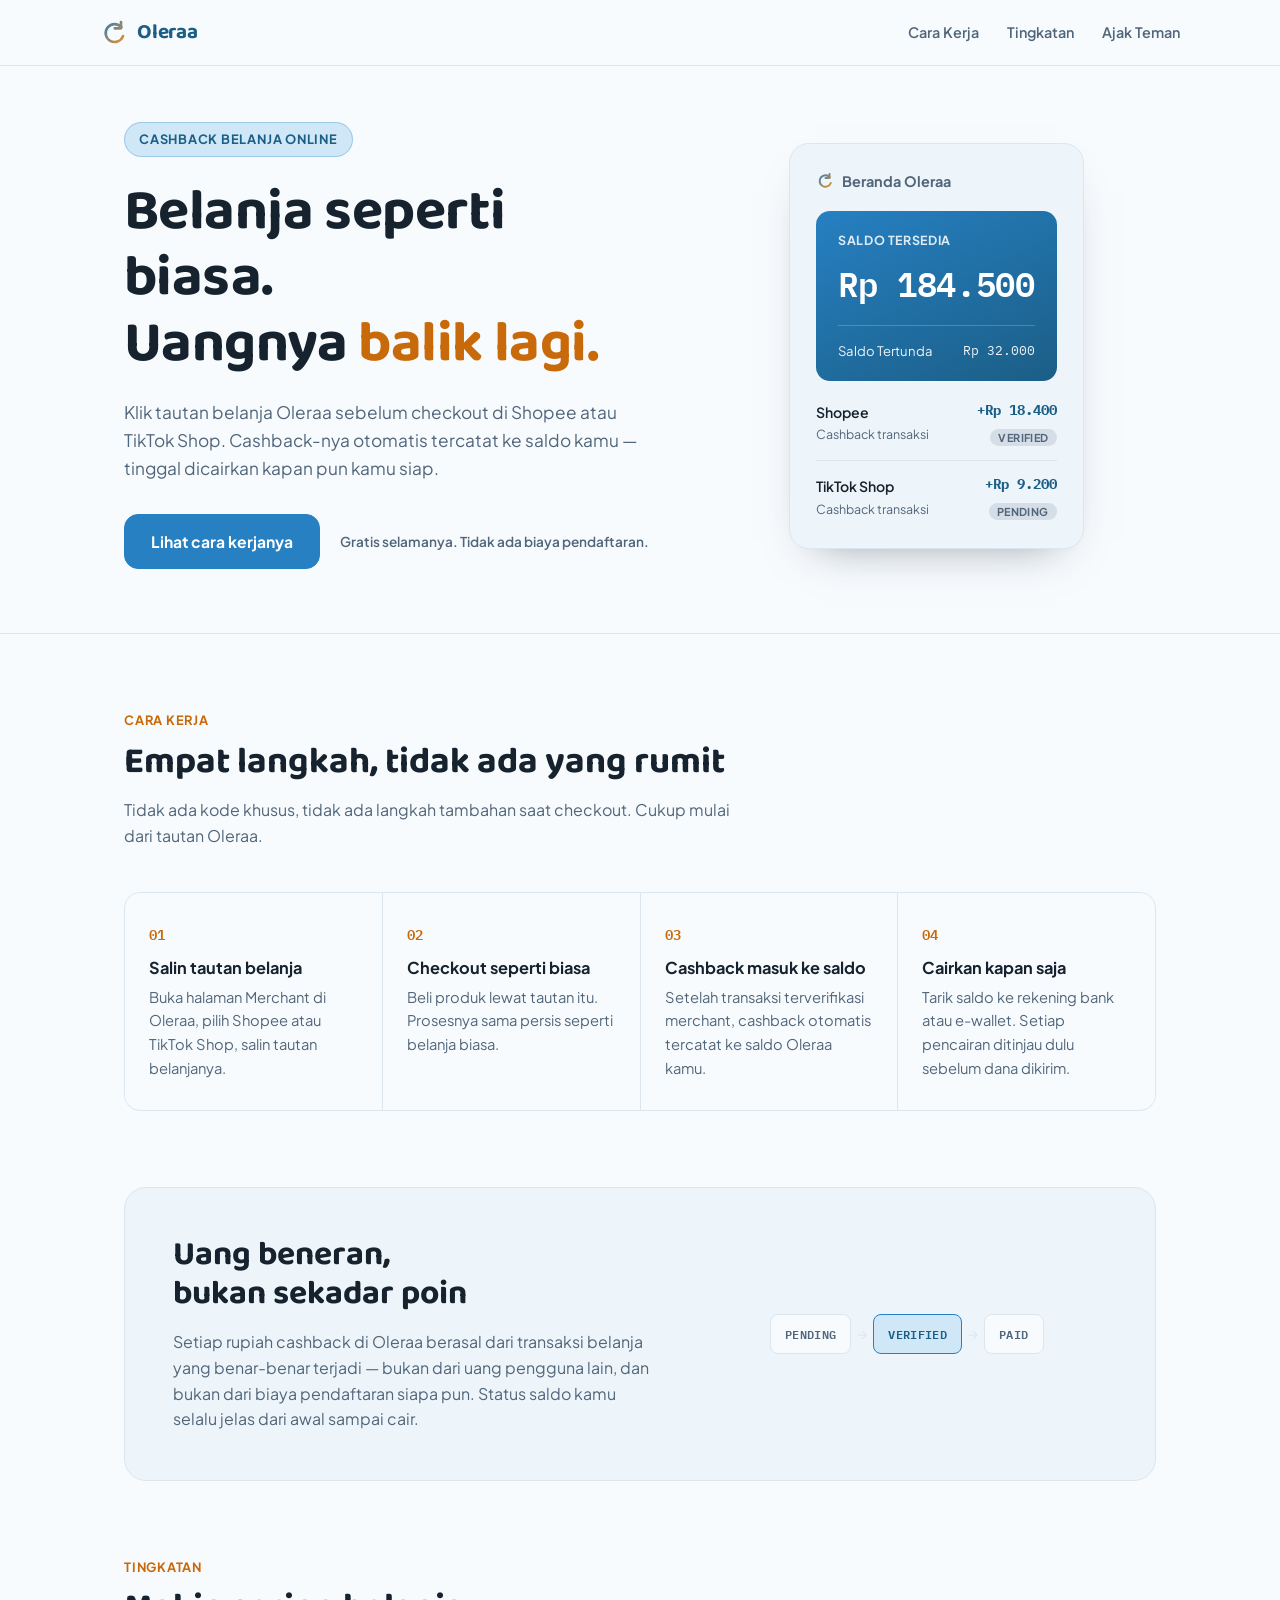
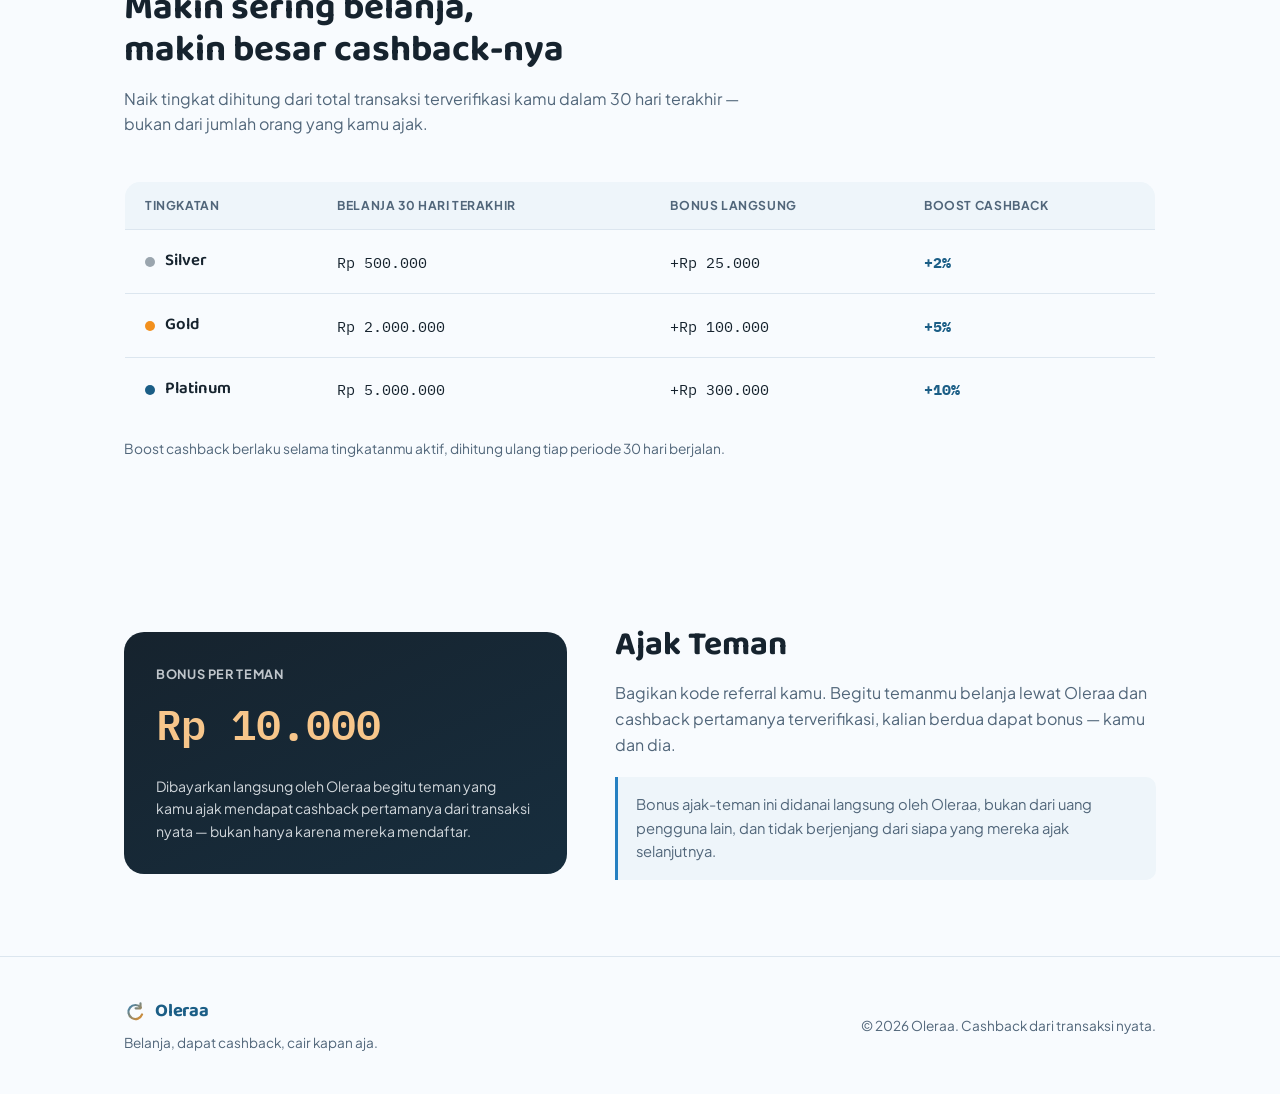
==== index.html @ d540d3a7 "Add files via upload" ====
<!doctype html>
<html lang="id">
<head>
<meta charset="utf-8">
<meta name="viewport" content="width=device-width, initial-scale=1">
<title>Oleraa — Cashback belanja online</title>
<meta name="description" content="Belanja seperti biasa di Shopee dan TikTok Shop lewat tautan Oleraa, cashback-nya otomatis masuk ke saldo dan bisa dicairkan kapan saja.">
<link rel="preconnect" href="https://fonts.googleapis.com">
<link rel="preconnect" href="https://fonts.gstatic.com" crossorigin>
<link href="https://fonts.googleapis.com/css2?family=Baloo+2:wght@600;700;800&family=Plus+Jakarta+Sans:ital,wght@0,400;0,500;0,600;0,700;0,800;1,500&family=IBM+Plex+Mono:wght@400;500;600&display=swap" rel="stylesheet">
<style>
  :root {
    --primary: #2680C2;
    --primary-deep: #1B5E86;
    --primary-light: #CFE7F7;
    --accent: #F2901E;
    --accent-deep: #C96A0A;
    --accent-soft: #F7C68B;
    --neutral: #F8FBFE;
    --neutral-raised: #EEF5FA;
    --ink: #16232E;
    --ink-soft: #51667A;
    --line: #DCE6EF;
    --shadow: 210 60% 12%;
  }

  @media (prefers-color-scheme: dark) {
    :root:not([data-theme="light"]) {
      --neutral: #0F171F;
      --neutral-raised: #172230;
      --ink: #E8F1FA;
      --ink-soft: #9FB3C4;
      --line: #253244;
      --primary: #63B0E6;
      --primary-deep: #8FCBF2;
      --primary-light: #1E3A50;
      --accent: #F5A94A;
      --accent-deep: #F2901E;
      --accent-soft: #7A430D;
    }
  }

  :root[data-theme="dark"] {
    --neutral: #0F171F;
    --neutral-raised: #172230;
    --ink: #E8F1FA;
    --ink-soft: #9FB3C4;
    --line: #253244;
    --primary: #63B0E6;
    --primary-deep: #8FCBF2;
    --primary-light: #1E3A50;
    --accent: #F5A94A;
    --accent-deep: #F2901E;
    --accent-soft: #7A430D;
  }

  * { box-sizing: border-box; }
  html { -webkit-text-size-adjust: 100%; }

  body {
    margin: 0;
    background: var(--neutral);
    color: var(--ink);
    font-family: "Plus Jakarta Sans", ui-sans-serif, system-ui, -apple-system, sans-serif;
    font-size: 16px;
    line-height: 1.6;
    -webkit-font-smoothing: antialiased;
  }

  h1, h2, h3 {
    font-family: "Baloo 2", ui-rounded, "Plus Jakarta Sans", sans-serif;
    font-weight: 700;
    line-height: 1.15;
    text-wrap: balance;
    margin: 0;
    color: var(--ink);
  }

  a { color: inherit; }
  :focus-visible { outline: 2px solid var(--primary); outline-offset: 2px; }

  .wrap {
    max-width: 1080px;
    margin: 0 auto;
    padding: 0 24px;
  }

  .mono {
    font-family: "IBM Plex Mono", ui-monospace, SFMono-Regular, monospace;
    font-variant-numeric: tabular-nums;
  }

  /* ---------- Logo mark ---------- */
  .logo-mark {
    width: 28px;
    height: 28px;
    flex-shrink: 0;
    display: block;
  }

  /* ---------- Header ---------- */
  header.site {
    position: sticky;
    top: 0;
    z-index: 20;
    background: color-mix(in srgb, var(--neutral) 88%, transparent);
    backdrop-filter: blur(10px);
    border-bottom: 1px solid var(--line);
  }
  .nav-row {
    display: flex;
    align-items: center;
    justify-content: space-between;
    padding: 16px 0;
  }
  .wordmark {
    font-family: "Baloo 2", sans-serif;
    font-weight: 700;
    font-size: 1.3rem;
    letter-spacing: -0.01em;
    text-decoration: none;
    color: var(--primary-deep);
    display: flex;
    align-items: center;
    gap: 9px;
  }
  .nav-links {
    display: flex;
    gap: 28px;
    font-size: 0.9rem;
    font-weight: 600;
  }
  .nav-links a {
    text-decoration: none;
    color: var(--ink-soft);
    transition: color .15s ease;
  }
  .nav-links a:hover, .nav-links a:focus-visible { color: var(--primary-deep); }
  @media (max-width: 640px) { .nav-links { display: none; } }

  /* ---------- Hero ---------- */
  .hero {
    padding: 76px 0 64px;
    display: grid;
    grid-template-columns: 1.1fr 0.9fr;
    gap: 56px;
    align-items: center;
  }
  @media (max-width: 860px) {
    .hero { grid-template-columns: 1fr; padding: 48px 0 40px; }
  }
  .eyebrow {
    display: inline-flex;
    align-items: center;
    gap: 8px;
    font-size: 0.8rem;
    font-weight: 700;
    letter-spacing: 0.06em;
    text-transform: uppercase;
    color: var(--primary-deep);
    background: var(--primary-light);
    border: 1px solid color-mix(in srgb, var(--primary) 30%, transparent);
    padding: 6px 14px;
    border-radius: 999px;
    margin-bottom: 22px;
  }
  .hero h1 {
    font-size: clamp(2.4rem, 4.6vw, 3.6rem);
    letter-spacing: -0.01em;
  }
  .hero h1 em {
    font-style: normal;
    color: var(--accent-deep);
  }
  .hero p.lede {
    margin: 22px 0 0;
    max-width: 46ch;
    color: var(--ink-soft);
    font-size: 1.08rem;
  }
  .cta-row {
    margin-top: 32px;
    display: flex;
    align-items: center;
    gap: 20px;
    flex-wrap: wrap;
  }
  .btn {
    display: inline-flex;
    align-items: center;
    gap: 8px;
    background: var(--primary);
    color: #fff;
    font-weight: 700;
    font-size: 0.98rem;
    padding: 14px 26px;
    border-radius: 14px;
    text-decoration: none;
    border: 1px solid var(--primary);
    transition: background .15s ease, transform .15s ease;
  }
  .btn:hover, .btn:focus-visible { background: var(--primary-deep); border-color: var(--primary-deep); transform: translateY(-1px); }
  .fine-note {
    font-size: 0.85rem;
    color: var(--ink-soft);
    font-weight: 600;
  }

  /* ---------- App preview card ---------- */
  .app-card {
    background: var(--neutral-raised);
    border: 1px solid var(--line);
    border-radius: 20px;
    padding: 26px;
    box-shadow: 0 20px 44px -28px hsl(var(--shadow) / 0.5);
    max-width: 360px;
    margin-inline: auto;
    transition: transform .25s ease;
  }
  .app-card:hover { transform: translateY(-4px); }
  .app-card .brand-row {
    display: flex;
    align-items: center;
    gap: 8px;
    font-weight: 700;
    font-size: 0.9rem;
    color: var(--ink-soft);
    margin-bottom: 18px;
  }
  .balance-block {
    background: linear-gradient(155deg, var(--primary) 0%, var(--primary-deep) 100%);
    border-radius: 14px;
    padding: 20px 22px;
    color: #fff;
  }
  .balance-label {
    font-size: 0.78rem;
    font-weight: 700;
    text-transform: uppercase;
    letter-spacing: 0.05em;
    opacity: 0.85;
  }
  .balance-amount {
    font-size: 2.1rem;
    font-weight: 600;
    margin-top: 6px;
    letter-spacing: -0.01em;
  }
  .balance-sub {
    display: flex;
    justify-content: space-between;
    margin-top: 14px;
    padding-top: 14px;
    border-top: 1px solid rgba(255,255,255,0.22);
    font-size: 0.82rem;
    opacity: 0.92;
  }
  .tx-list {
    margin-top: 18px;
    display: flex;
    flex-direction: column;
    gap: 12px;
  }
  .tx-row {
    display: flex;
    justify-content: space-between;
    align-items: center;
    font-size: 0.88rem;
    padding-bottom: 12px;
    border-bottom: 1px solid var(--line);
  }
  .tx-row:last-child { border-bottom: none; padding-bottom: 0; }
  .tx-name { font-weight: 600; }
  .tx-meta { color: var(--ink-soft); font-size: 0.78rem; margin-top: 2px; }
  .tx-amount { color: var(--primary-deep); font-weight: 700; }
  .status-pill {
    font-size: 0.68rem;
    font-weight: 700;
    text-transform: uppercase;
    letter-spacing: 0.04em;
    padding: 2px 8px;
    border-radius: 999px;
    background: color-mix(in srgb, var(--ink-soft) 16%, transparent);
    color: var(--ink-soft);
  }
  .status-pill.paid {
    background: color-mix(in srgb, var(--accent) 20%, transparent);
    color: var(--accent-deep);
  }

  /* ---------- Section shell ---------- */
  section { padding: 76px 0; }
  .section-head {
    max-width: 620px;
    margin-bottom: 44px;
  }
  .section-head .kicker {
    font-size: 0.8rem;
    font-weight: 700;
    letter-spacing: 0.06em;
    text-transform: uppercase;
    color: var(--accent-deep);
    margin-bottom: 10px;
    display: block;
  }
  .section-head h2 {
    font-size: clamp(1.7rem, 3vw, 2.3rem);
  }
  .section-head p {
    margin: 14px 0 0;
    color: var(--ink-soft);
    max-width: 52ch;
  }
  .divider {
    border: none;
    border-top: 1px solid var(--line);
    margin: 0;
  }

  /* ---------- How it works ---------- */
  .steps {
    display: grid;
    grid-template-columns: repeat(4, 1fr);
    gap: 1px;
    background: var(--line);
    border: 1px solid var(--line);
    border-radius: 16px;
    overflow: hidden;
  }
  @media (max-width: 860px) {
    .steps { grid-template-columns: 1fr 1fr; }
  }
  @media (max-width: 540px) {
    .steps { grid-template-columns: 1fr; }
  }
  .step {
    background: var(--neutral);
    padding: 30px 24px;
    transition: background .2s ease;
  }
  .step:hover { background: var(--neutral-raised); }
  .step .num {
    font-family: "IBM Plex Mono", monospace;
    font-size: 0.85rem;
    font-weight: 600;
    color: var(--accent-deep);
  }
  .step h3 {
    font-family: "Plus Jakarta Sans", sans-serif;
    font-size: 1.02rem;
    font-weight: 700;
    margin-top: 14px;
  }
  .step p {
    margin: 8px 0 0;
    color: var(--ink-soft);
    font-size: 0.92rem;
  }

  /* ---------- Trust ---------- */
  .trust {
    background: var(--neutral-raised);
    border-radius: 22px;
    border: 1px solid var(--line);
    padding: 48px;
    display: grid;
    grid-template-columns: 1.1fr 0.9fr;
    gap: 44px;
    align-items: center;
  }
  @media (max-width: 860px) {
    .trust { grid-template-columns: 1fr; padding: 32px 24px; }
  }
  .trust h2 { font-size: clamp(1.6rem, 2.8vw, 2.1rem); }
  .trust p { color: var(--ink-soft); margin: 16px 0 0; max-width: 50ch; }
  .ledger-flow {
    display: flex;
    align-items: center;
    justify-content: center;
    gap: 6px;
    flex-wrap: wrap;
  }
  .ledger-step {
    font-family: "IBM Plex Mono", monospace;
    font-size: 0.72rem;
    font-weight: 600;
    letter-spacing: 0.03em;
    padding: 10px 14px;
    border-radius: 8px;
    border: 1px solid var(--line);
    background: var(--neutral);
    color: var(--ink-soft);
  }
  .ledger-step.active {
    border-color: var(--primary);
    color: var(--primary-deep);
    background: var(--primary-light);
  }
  .ledger-arrow { color: var(--line); font-size: 0.9rem; }

  /* ---------- Tiers ---------- */
  .tier-table {
    width: 100%;
    border-collapse: collapse;
    border: 1px solid var(--line);
    border-radius: 16px;
    overflow: hidden;
  }
  .tier-table thead th {
    text-align: left;
    font-size: 0.76rem;
    font-weight: 700;
    text-transform: uppercase;
    letter-spacing: 0.05em;
    color: var(--ink-soft);
    background: var(--neutral-raised);
    padding: 14px 20px;
    border-bottom: 1px solid var(--line);
  }
  .tier-table td {
    padding: 18px 20px;
    border-bottom: 1px solid var(--line);
    font-size: 0.95rem;
  }
  .tier-table tr:last-child td { border-bottom: none; }
  .tier-table tr { transition: background .15s ease; }
  .tier-table tbody tr:hover { background: var(--neutral-raised); }
  .tier-name {
    font-family: "Baloo 2", sans-serif;
    font-weight: 600;
    font-size: 1.05rem;
    display: flex;
    align-items: center;
    gap: 10px;
  }
  .tier-dot { width: 10px; height: 10px; border-radius: 50%; }
  .tier-dot.silver { background: #9AA5AE; }
  .tier-dot.gold { background: var(--accent); }
  .tier-dot.platinum { background: var(--primary-deep); }
  .tier-table .num-cell { font-family: "IBM Plex Mono", monospace; font-variant-numeric: tabular-nums; }
  .tier-boost {
    color: var(--primary-deep);
    font-weight: 700;
  }
  .table-scroll { overflow-x: auto; }
  .table-note {
    margin-top: 16px;
    font-size: 0.86rem;
    color: var(--ink-soft);
  }

  /* ---------- Referral ---------- */
  .referral {
    display: grid;
    grid-template-columns: 0.9fr 1.1fr;
    gap: 48px;
    align-items: center;
  }
  @media (max-width: 860px) { .referral { grid-template-columns: 1fr; } }
  .referral-card {
    background: linear-gradient(155deg, var(--ink) 0%, color-mix(in srgb, var(--ink) 82%, var(--primary-deep) 18%) 100%);
    color: var(--neutral);
    border-radius: 20px;
    padding: 32px;
    transition: transform .25s ease;
  }
  .referral-card:hover { transform: translateY(-4px); }
  .referral-card .amount {
    font-family: "IBM Plex Mono", monospace;
    font-size: 2.6rem;
    font-weight: 600;
    color: var(--accent-soft);
    margin-top: 6px;
  }
  .referral-card .label {
    font-size: 0.8rem;
    font-weight: 700;
    text-transform: uppercase;
    letter-spacing: 0.05em;
    opacity: 0.75;
  }
  .referral-card .caption {
    margin-top: 18px;
    font-size: 0.88rem;
    opacity: 0.82;
    line-height: 1.6;
  }
  .referral-copy h2 { font-size: clamp(1.6rem, 2.8vw, 2.1rem); }
  .referral-copy p { color: var(--ink-soft); margin-top: 16px; }
  .referral-copy .callout {
    margin-top: 20px;
    padding: 16px 18px;
    border-left: 3px solid var(--primary);
    background: var(--neutral-raised);
    border-radius: 0 10px 10px 0;
    font-size: 0.92rem;
    color: var(--ink-soft);
  }

  /* ---------- Footer ---------- */
  footer.site {
    border-top: 1px solid var(--line);
    padding: 40px 0;
  }
  .footer-row {
    display: flex;
    justify-content: space-between;
    align-items: center;
    flex-wrap: wrap;
    gap: 16px;
  }
  .footer-brand { display: flex; flex-direction: column; gap: 6px; }
  .footer-tagline {
    font-size: 0.85rem;
    color: var(--ink-soft);
  }
  .footer-note {
    font-size: 0.85rem;
    color: var(--ink-soft);
  }

  @media (prefers-reduced-motion: reduce) {
    * { animation: none !important; transition: none !important; }
  }
</style>
</head>
<body>

<header class="site">
  <div class="wrap nav-row">
    <a class="wordmark" href="#top">
      <svg class="logo-mark" viewBox="0 0 36 36" fill="none" aria-hidden="true">
        <defs>
          <linearGradient id="logoGrad" x1="4" y1="4" x2="32" y2="32" gradientUnits="userSpaceOnUse">
            <stop stop-color="#2680C2"/>
            <stop offset="1" stop-color="#F2901E"/>
          </linearGradient>
        </defs>
        <path d="M27.5 10.5A11.5 11.5 0 1 0 29.6 22" stroke="url(#logoGrad)" stroke-width="3.4" stroke-linecap="round"/>
        <path d="M27 4v8h-8" stroke="url(#logoGrad)" stroke-width="3.4" stroke-linecap="round" stroke-linejoin="round"/>
      </svg>
      Oleraa
    </a>
    <nav class="nav-links">
      <a href="#cara-kerja">Cara Kerja</a>
      <a href="#tingkatan">Tingkatan</a>
      <a href="#ajak-teman">Ajak Teman</a>
    </nav>
  </div>
</header>

<main id="top">
  <div class="wrap">
    <section class="hero" style="padding-top: 56px;">
      <div>
        <span class="eyebrow" data-hero>Cashback belanja online</span>
        <h1 data-hero>Belanja seperti biasa.<br>Uangnya <em>balik lagi.</em></h1>
        <p class="lede" data-hero>Klik tautan belanja Oleraa sebelum checkout di Shopee atau TikTok Shop. Cashback-nya otomatis tercatat ke saldo kamu — tinggal dicairkan kapan pun kamu siap.</p>
        <div class="cta-row" data-hero>
          <a class="btn" href="#cara-kerja">Lihat cara kerjanya</a>
          <span class="fine-note">Gratis selamanya. Tidak ada biaya pendaftaran.</span>
        </div>
      </div>
      <div class="app-card" data-hero>
        <div class="brand-row">
          <svg class="logo-mark" style="width:18px;height:18px;" viewBox="0 0 36 36" fill="none" aria-hidden="true">
            <path d="M27.5 10.5A11.5 11.5 0 1 0 29.6 22" stroke="url(#logoGrad)" stroke-width="4" stroke-linecap="round"/>
            <path d="M27 4v8h-8" stroke="url(#logoGrad)" stroke-width="4" stroke-linecap="round" stroke-linejoin="round"/>
          </svg>
          Beranda Oleraa
        </div>
        <div class="balance-block">
          <div class="balance-label">Saldo Tersedia</div>
          <div class="balance-amount mono">Rp 184.500</div>
          <div class="balance-sub">
            <span>Saldo Tertunda</span>
            <span class="mono">Rp 32.000</span>
          </div>
        </div>
        <div class="tx-list">
          <div class="tx-row">
            <div>
              <div class="tx-name">Shopee</div>
              <div class="tx-meta">Cashback transaksi</div>
            </div>
            <div style="text-align:right;">
              <div class="tx-amount mono">+Rp 18.400</div>
              <div style="margin-top:4px;"><span class="status-pill">Verified</span></div>
            </div>
          </div>
          <div class="tx-row">
            <div>
              <div class="tx-name">TikTok Shop</div>
              <div class="tx-meta">Cashback transaksi</div>
            </div>
            <div style="text-align:right;">
              <div class="tx-amount mono">+Rp 9.200</div>
              <div style="margin-top:4px;"><span class="status-pill">Pending</span></div>
            </div>
          </div>
        </div>
      </div>
    </section>
  </div>

  <hr class="divider">

  <div class="wrap">
    <section id="cara-kerja">
      <div class="section-head">
        <span class="kicker">Cara Kerja</span>
        <h2>Empat langkah, tidak ada yang rumit</h2>
        <p>Tidak ada kode khusus, tidak ada langkah tambahan saat checkout. Cukup mulai dari tautan Oleraa.</p>
      </div>
      <div class="steps">
        <div class="step">
          <div class="num">01</div>
          <h3>Salin tautan belanja</h3>
          <p>Buka halaman Merchant di Oleraa, pilih Shopee atau TikTok Shop, salin tautan belanjanya.</p>
        </div>
        <div class="step">
          <div class="num">02</div>
          <h3>Checkout seperti biasa</h3>
          <p>Beli produk lewat tautan itu. Prosesnya sama persis seperti belanja biasa.</p>
        </div>
        <div class="step">
          <div class="num">03</div>
          <h3>Cashback masuk ke saldo</h3>
          <p>Setelah transaksi terverifikasi merchant, cashback otomatis tercatat ke saldo Oleraa kamu.</p>
        </div>
        <div class="step">
          <div class="num">04</div>
          <h3>Cairkan kapan saja</h3>
          <p>Tarik saldo ke rekening bank atau e-wallet. Setiap pencairan ditinjau dulu sebelum dana dikirim.</p>
        </div>
      </div>
    </section>
  </div>

  <div class="wrap">
    <section class="trust">
      <div>
        <h2>Uang beneran, bukan sekadar poin</h2>
        <p>Setiap rupiah cashback di Oleraa berasal dari transaksi belanja yang benar-benar terjadi — bukan dari uang pengguna lain, dan bukan dari biaya pendaftaran siapa pun. Status saldo kamu selalu jelas dari awal sampai cair.</p>
      </div>
      <div class="ledger-flow">
        <span class="ledger-step">PENDING</span>
        <span class="ledger-arrow">→</span>
        <span class="ledger-step active">VERIFIED</span>
        <span class="ledger-arrow">→</span>
        <span class="ledger-step">PAID</span>
      </div>
    </section>
  </div>

  <div class="wrap">
    <section id="tingkatan">
      <div class="section-head">
        <span class="kicker">Tingkatan</span>
        <h2>Makin sering belanja, makin besar cashback-nya</h2>
        <p>Naik tingkat dihitung dari total transaksi terverifikasi kamu dalam 30 hari terakhir — bukan dari jumlah orang yang kamu ajak.</p>
      </div>
      <div class="table-scroll">
        <table class="tier-table">
          <thead>
            <tr>
              <th>Tingkatan</th>
              <th>Belanja 30 hari terakhir</th>
              <th>Bonus langsung</th>
              <th>Boost cashback</th>
            </tr>
          </thead>
          <tbody>
            <tr>
              <td><span class="tier-name"><span class="tier-dot silver"></span>Silver</span></td>
              <td class="num-cell">Rp 500.000</td>
              <td class="num-cell">+Rp 25.000</td>
              <td class="tier-boost num-cell">+2%</td>
            </tr>
            <tr>
              <td><span class="tier-name"><span class="tier-dot gold"></span>Gold</span></td>
              <td class="num-cell">Rp 2.000.000</td>
              <td class="num-cell">+Rp 100.000</td>
              <td class="tier-boost num-cell">+5%</td>
            </tr>
            <tr>
              <td><span class="tier-name"><span class="tier-dot platinum"></span>Platinum</span></td>
              <td class="num-cell">Rp 5.000.000</td>
              <td class="num-cell">+Rp 300.000</td>
              <td class="tier-boost num-cell">+10%</td>
            </tr>
          </tbody>
        </table>
      </div>
      <p class="table-note">Boost cashback berlaku selama tingkatanmu aktif, dihitung ulang tiap periode 30 hari berjalan.</p>
    </section>
  </div>

  <div class="wrap">
    <section id="ajak-teman" class="referral">
      <div class="referral-card">
        <div class="label">Bonus per teman</div>
        <div class="amount">Rp 10.000</div>
        <div class="caption">Dibayarkan langsung oleh Oleraa begitu teman yang kamu ajak mendapat cashback pertamanya dari transaksi nyata — bukan hanya karena mereka mendaftar.</div>
      </div>
      <div class="referral-copy">
        <h2>Ajak Teman</h2>
        <p>Bagikan kode referral kamu. Begitu temanmu belanja lewat Oleraa dan cashback pertamanya terverifikasi, kalian berdua dapat bonus — kamu dan dia.</p>
        <div class="callout">Bonus ajak-teman ini didanai langsung oleh Oleraa, bukan dari uang pengguna lain, dan tidak berjenjang dari siapa yang mereka ajak selanjutnya.</div>
      </div>
    </section>
  </div>
</main>

<footer class="site">
  <div class="wrap footer-row">
    <div class="footer-brand">
      <a class="wordmark" href="#top" style="font-size:1.15rem;">
        <svg class="logo-mark" style="width:22px;height:22px;" viewBox="0 0 36 36" fill="none" aria-hidden="true">
          <path d="M27.5 10.5A11.5 11.5 0 1 0 29.6 22" stroke="url(#logoGrad)" stroke-width="3.6" stroke-linecap="round"/>
          <path d="M27 4v8h-8" stroke="url(#logoGrad)" stroke-width="3.6" stroke-linecap="round" stroke-linejoin="round"/>
        </svg>
        Oleraa
      </a>
      <span class="footer-tagline">Belanja, dapat cashback, cair kapan aja.</span>
    </div>
    <span class="footer-note">© 2026 Oleraa. Cashback dari transaksi nyata.</span>
  </div>
</footer>

<script src="https://cdnjs.cloudflare.com/ajax/libs/gsap/3.12.5/gsap.min.js"></script>
<script>
  // Load-time entrance for the hero only — never scroll-gated. Sections below the fold stay
  // fully visible without JS so full-page screenshots (affiliate/payment verification tools
  // that render the page without scrolling) never capture hidden content.
  if (window.gsap && !window.matchMedia('(prefers-reduced-motion: reduce)').matches) {
    gsap.set('[data-hero]', { opacity: 0, y: 16 });
    gsap.to('[data-hero]', { opacity: 1, y: 0, duration: 0.6, ease: 'power2.out', stagger: 0.1, delay: 0.05 });
  } else {
    document.querySelectorAll('[data-hero]').forEach(function (el) { el.style.opacity = 1; });
  }
</script>

</body>
</html>
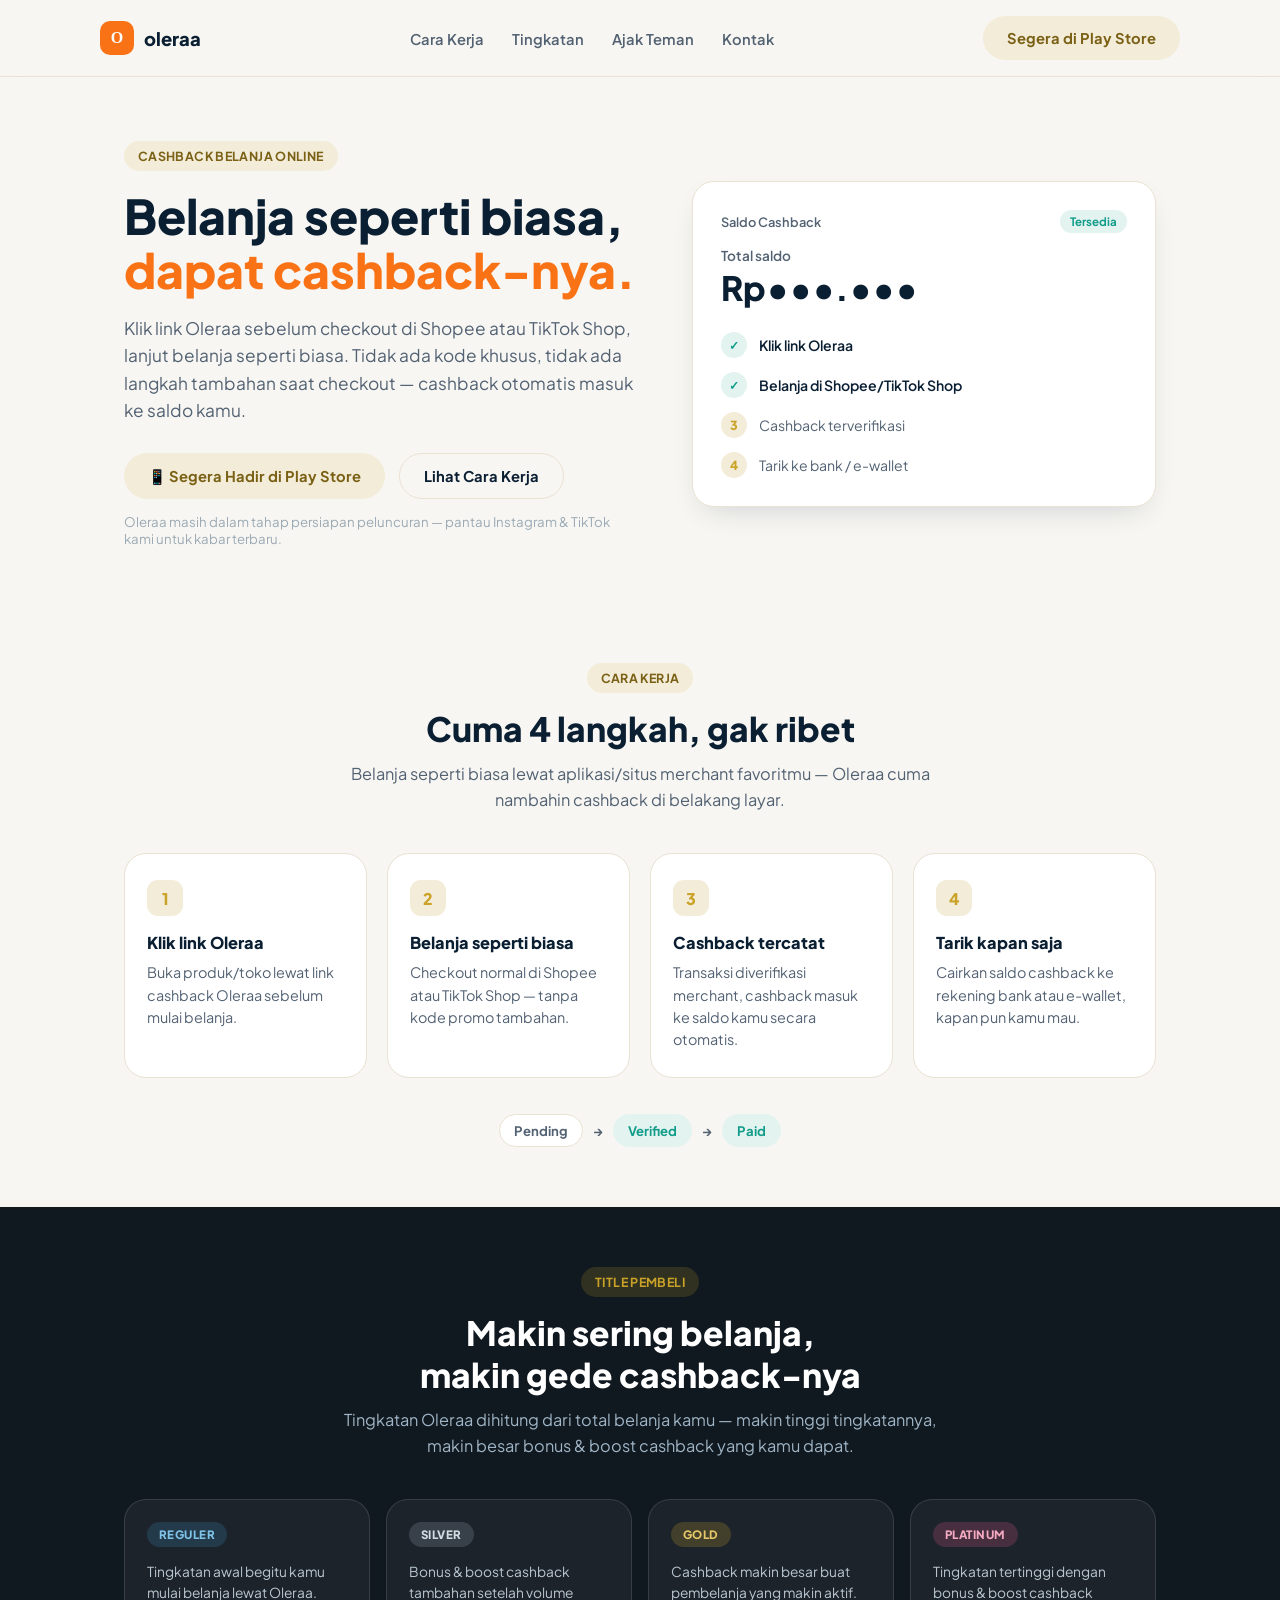
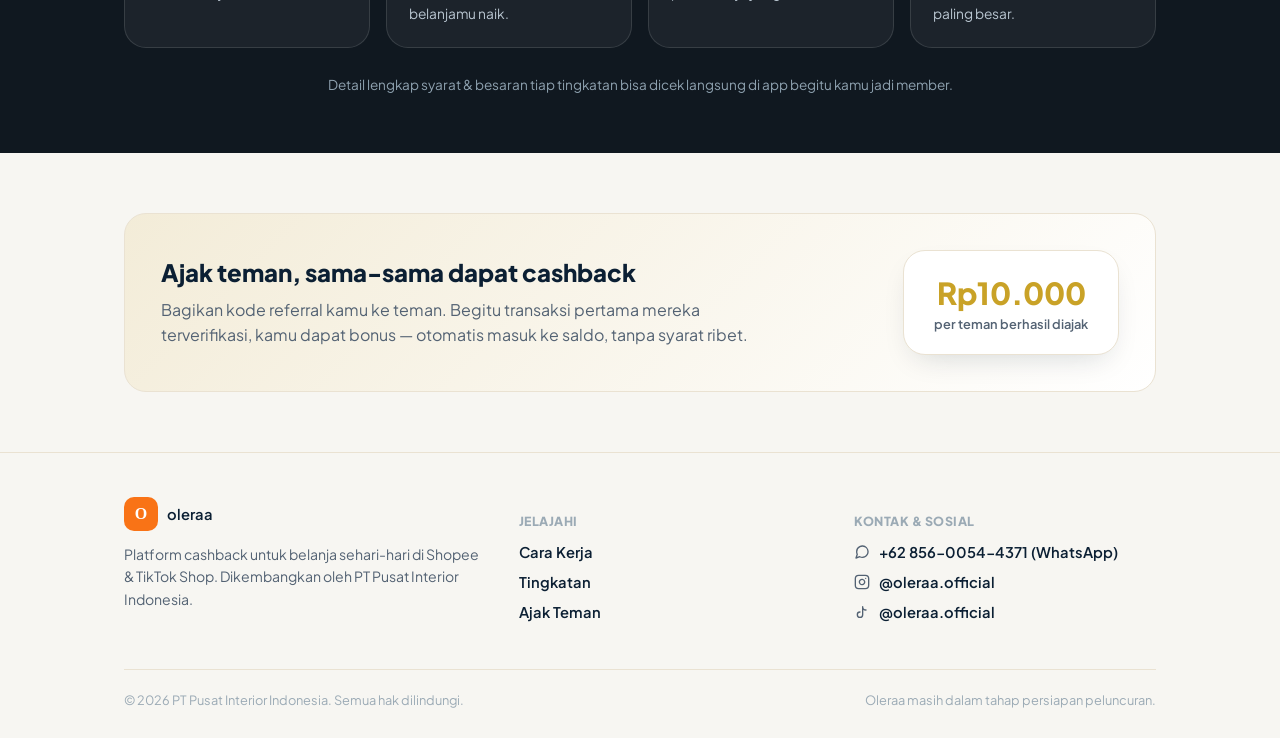
==== commit 6f0eaae8: "Update index.html" ====
--- a/index.html
+++ b/index.html
@@ -3,743 +3,293 @@
 <head>
 <meta charset="utf-8">
 <meta name="viewport" content="width=device-width, initial-scale=1">
-<title>Oleraa — Cashback belanja online</title>
-<meta name="description" content="Belanja seperti biasa di Shopee dan TikTok Shop lewat tautan Oleraa, cashback-nya otomatis masuk ke saldo dan bisa dicairkan kapan saja.">
+<title>Oleraa — Belanja di Shopee &amp; TikTok Shop, Dapat Cashback</title>
+<meta name="description" content="Klik link Oleraa sebelum checkout di Shopee atau TikTok Shop, belanja seperti biasa, cashback otomatis masuk ke saldo kamu.">
+<link rel="icon" type="image/svg+xml" href="data:image/svg+xml,%3Csvg xmlns='http://www.w3.org/2000/svg' viewBox='0 0 34 34'%3E%3Crect width='34' height='34' rx='10' fill='%23F97316'/%3E%3Ctext x='17' y='24' font-family='Georgia,serif' font-weight='800' font-size='18' fill='white' text-anchor='middle'%3EO%3C/text%3E%3C/svg%3E">
 <link rel="preconnect" href="https://fonts.googleapis.com">
-<link rel="preconnect" href="https://fonts.gstatic.com" crossorigin>
-<link href="https://fonts.googleapis.com/css2?family=Baloo+2:wght@600;700;800&family=Plus+Jakarta+Sans:ital,wght@0,400;0,500;0,600;0,700;0,800;1,500&family=IBM+Plex+Mono:wght@400;500;600&display=swap" rel="stylesheet">
+<link rel="stylesheet" href="https://fonts.googleapis.com/css2?family=Plus+Jakarta+Sans:wght@400;500;600;700;800&display=swap">
 <style>
-  :root {
-    --primary: #2680C2;
-    --primary-deep: #1B5E86;
-    --primary-light: #CFE7F7;
-    --accent: #F2901E;
-    --accent-deep: #C96A0A;
-    --accent-soft: #F7C68B;
-    --neutral: #F8FBFE;
-    --neutral-raised: #EEF5FA;
-    --ink: #16232E;
-    --ink-soft: #51667A;
-    --line: #DCE6EF;
-    --shadow: 210 60% 12%;
+  :root{
+    --ivory:#F7F6F2; --surface:#FFFFFF; --deep-navy:#101820;
+    --ink:#0B1F33; --ink-dim:#536273;
+    --orange:#F97316; --orange-pressed:#E8640D;
+    --gold:#C9A227; --gold-soft:#F3ECD8;
+    --teal:#119C8A; --teal-soft:#E3F3F0;
+    --pink:#DE5D83; --blue:#378DB8;
+    --line:#EAE2D2; --muted:#9BAAB5;
+    --radius-lg:22px; --radius-md:14px; --radius-pill:999px;
+    --shadow:0 12px 30px -12px rgba(11,31,51,.18);
   }
-
-  @media (prefers-color-scheme: dark) {
-    :root:not([data-theme="light"]) {
-      --neutral: #0F171F;
-      --neutral-raised: #172230;
-      --ink: #E8F1FA;
-      --ink-soft: #9FB3C4;
-      --line: #253244;
-      --primary: #63B0E6;
-      --primary-deep: #8FCBF2;
-      --primary-light: #1E3A50;
-      --accent: #F5A94A;
-      --accent-deep: #F2901E;
-      --accent-soft: #7A430D;
-    }
-  }
-
-  :root[data-theme="dark"] {
-    --neutral: #0F171F;
-    --neutral-raised: #172230;
-    --ink: #E8F1FA;
-    --ink-soft: #9FB3C4;
-    --line: #253244;
-    --primary: #63B0E6;
-    --primary-deep: #8FCBF2;
-    --primary-light: #1E3A50;
-    --accent: #F5A94A;
-    --accent-deep: #F2901E;
-    --accent-soft: #7A430D;
-  }
-
-  * { box-sizing: border-box; }
-  html { -webkit-text-size-adjust: 100%; }
-
-  body {
-    margin: 0;
-    background: var(--neutral);
-    color: var(--ink);
-    font-family: "Plus Jakarta Sans", ui-sans-serif, system-ui, -apple-system, sans-serif;
-    font-size: 16px;
-    line-height: 1.6;
-    -webkit-font-smoothing: antialiased;
-  }
-
-  h1, h2, h3 {
-    font-family: "Baloo 2", ui-rounded, "Plus Jakarta Sans", sans-serif;
-    font-weight: 700;
-    line-height: 1.15;
-    text-wrap: balance;
-    margin: 0;
-    color: var(--ink);
-  }
-
-  a { color: inherit; }
-  :focus-visible { outline: 2px solid var(--primary); outline-offset: 2px; }
-
-  .wrap {
-    max-width: 1080px;
-    margin: 0 auto;
-    padding: 0 24px;
-  }
-
-  .mono {
-    font-family: "IBM Plex Mono", ui-monospace, SFMono-Regular, monospace;
-    font-variant-numeric: tabular-nums;
-  }
-
-  /* ---------- Logo mark ---------- */
-  .logo-mark {
-    width: 28px;
-    height: 28px;
-    flex-shrink: 0;
-    display: block;
-  }
-
-  /* ---------- Header ---------- */
-  header.site {
-    position: sticky;
-    top: 0;
-    z-index: 20;
-    background: color-mix(in srgb, var(--neutral) 88%, transparent);
-    backdrop-filter: blur(10px);
-    border-bottom: 1px solid var(--line);
-  }
-  .nav-row {
-    display: flex;
-    align-items: center;
-    justify-content: space-between;
-    padding: 16px 0;
-  }
-  .wordmark {
-    font-family: "Baloo 2", sans-serif;
-    font-weight: 700;
-    font-size: 1.3rem;
-    letter-spacing: -0.01em;
-    text-decoration: none;
-    color: var(--primary-deep);
-    display: flex;
-    align-items: center;
-    gap: 9px;
-  }
-  .nav-links {
-    display: flex;
-    gap: 28px;
-    font-size: 0.9rem;
-    font-weight: 600;
-  }
-  .nav-links a {
-    text-decoration: none;
-    color: var(--ink-soft);
-    transition: color .15s ease;
-  }
-  .nav-links a:hover, .nav-links a:focus-visible { color: var(--primary-deep); }
-  @media (max-width: 640px) { .nav-links { display: none; } }
-
-  /* ---------- Hero ---------- */
-  .hero {
-    padding: 76px 0 64px;
-    display: grid;
-    grid-template-columns: 1.1fr 0.9fr;
-    gap: 56px;
-    align-items: center;
-  }
-  @media (max-width: 860px) {
-    .hero { grid-template-columns: 1fr; padding: 48px 0 40px; }
-  }
-  .eyebrow {
-    display: inline-flex;
-    align-items: center;
-    gap: 8px;
-    font-size: 0.8rem;
-    font-weight: 700;
-    letter-spacing: 0.06em;
-    text-transform: uppercase;
-    color: var(--primary-deep);
-    background: var(--primary-light);
-    border: 1px solid color-mix(in srgb, var(--primary) 30%, transparent);
-    padding: 6px 14px;
-    border-radius: 999px;
-    margin-bottom: 22px;
-  }
-  .hero h1 {
-    font-size: clamp(2.4rem, 4.6vw, 3.6rem);
-    letter-spacing: -0.01em;
-  }
-  .hero h1 em {
-    font-style: normal;
-    color: var(--accent-deep);
-  }
-  .hero p.lede {
-    margin: 22px 0 0;
-    max-width: 46ch;
-    color: var(--ink-soft);
-    font-size: 1.08rem;
-  }
-  .cta-row {
-    margin-top: 32px;
-    display: flex;
-    align-items: center;
-    gap: 20px;
-    flex-wrap: wrap;
-  }
-  .btn {
-    display: inline-flex;
-    align-items: center;
-    gap: 8px;
-    background: var(--primary);
-    color: #fff;
-    font-weight: 700;
-    font-size: 0.98rem;
-    padding: 14px 26px;
-    border-radius: 14px;
-    text-decoration: none;
-    border: 1px solid var(--primary);
-    transition: background .15s ease, transform .15s ease;
-  }
-  .btn:hover, .btn:focus-visible { background: var(--primary-deep); border-color: var(--primary-deep); transform: translateY(-1px); }
-  .fine-note {
-    font-size: 0.85rem;
-    color: var(--ink-soft);
-    font-weight: 600;
-  }
-
-  /* ---------- App preview card ---------- */
-  .app-card {
-    background: var(--neutral-raised);
-    border: 1px solid var(--line);
-    border-radius: 20px;
-    padding: 26px;
-    box-shadow: 0 20px 44px -28px hsl(var(--shadow) / 0.5);
-    max-width: 360px;
-    margin-inline: auto;
-    transition: transform .25s ease;
-  }
-  .app-card:hover { transform: translateY(-4px); }
-  .app-card .brand-row {
-    display: flex;
-    align-items: center;
-    gap: 8px;
-    font-weight: 700;
-    font-size: 0.9rem;
-    color: var(--ink-soft);
-    margin-bottom: 18px;
-  }
-  .balance-block {
-    background: linear-gradient(155deg, var(--primary) 0%, var(--primary-deep) 100%);
-    border-radius: 14px;
-    padding: 20px 22px;
-    color: #fff;
-  }
-  .balance-label {
-    font-size: 0.78rem;
-    font-weight: 700;
-    text-transform: uppercase;
-    letter-spacing: 0.05em;
-    opacity: 0.85;
-  }
-  .balance-amount {
-    font-size: 2.1rem;
-    font-weight: 600;
-    margin-top: 6px;
-    letter-spacing: -0.01em;
-  }
-  .balance-sub {
-    display: flex;
-    justify-content: space-between;
-    margin-top: 14px;
-    padding-top: 14px;
-    border-top: 1px solid rgba(255,255,255,0.22);
-    font-size: 0.82rem;
-    opacity: 0.92;
-  }
-  .tx-list {
-    margin-top: 18px;
-    display: flex;
-    flex-direction: column;
-    gap: 12px;
-  }
-  .tx-row {
-    display: flex;
-    justify-content: space-between;
-    align-items: center;
-    font-size: 0.88rem;
-    padding-bottom: 12px;
-    border-bottom: 1px solid var(--line);
-  }
-  .tx-row:last-child { border-bottom: none; padding-bottom: 0; }
-  .tx-name { font-weight: 600; }
-  .tx-meta { color: var(--ink-soft); font-size: 0.78rem; margin-top: 2px; }
-  .tx-amount { color: var(--primary-deep); font-weight: 700; }
-  .status-pill {
-    font-size: 0.68rem;
-    font-weight: 700;
-    text-transform: uppercase;
-    letter-spacing: 0.04em;
-    padding: 2px 8px;
-    border-radius: 999px;
-    background: color-mix(in srgb, var(--ink-soft) 16%, transparent);
-    color: var(--ink-soft);
-  }
-  .status-pill.paid {
-    background: color-mix(in srgb, var(--accent) 20%, transparent);
-    color: var(--accent-deep);
-  }
-
-  /* ---------- Section shell ---------- */
-  section { padding: 76px 0; }
-  .section-head {
-    max-width: 620px;
-    margin-bottom: 44px;
-  }
-  .section-head .kicker {
-    font-size: 0.8rem;
-    font-weight: 700;
-    letter-spacing: 0.06em;
-    text-transform: uppercase;
-    color: var(--accent-deep);
-    margin-bottom: 10px;
-    display: block;
-  }
-  .section-head h2 {
-    font-size: clamp(1.7rem, 3vw, 2.3rem);
-  }
-  .section-head p {
-    margin: 14px 0 0;
-    color: var(--ink-soft);
-    max-width: 52ch;
-  }
-  .divider {
-    border: none;
-    border-top: 1px solid var(--line);
-    margin: 0;
-  }
-
-  /* ---------- How it works ---------- */
-  .steps {
-    display: grid;
-    grid-template-columns: repeat(4, 1fr);
-    gap: 1px;
-    background: var(--line);
-    border: 1px solid var(--line);
-    border-radius: 16px;
-    overflow: hidden;
-  }
-  @media (max-width: 860px) {
-    .steps { grid-template-columns: 1fr 1fr; }
-  }
-  @media (max-width: 540px) {
-    .steps { grid-template-columns: 1fr; }
-  }
-  .step {
-    background: var(--neutral);
-    padding: 30px 24px;
-    transition: background .2s ease;
-  }
-  .step:hover { background: var(--neutral-raised); }
-  .step .num {
-    font-family: "IBM Plex Mono", monospace;
-    font-size: 0.85rem;
-    font-weight: 600;
-    color: var(--accent-deep);
-  }
-  .step h3 {
-    font-family: "Plus Jakarta Sans", sans-serif;
-    font-size: 1.02rem;
-    font-weight: 700;
-    margin-top: 14px;
-  }
-  .step p {
-    margin: 8px 0 0;
-    color: var(--ink-soft);
-    font-size: 0.92rem;
-  }
-
-  /* ---------- Trust ---------- */
-  .trust {
-    background: var(--neutral-raised);
-    border-radius: 22px;
-    border: 1px solid var(--line);
-    padding: 48px;
-    display: grid;
-    grid-template-columns: 1.1fr 0.9fr;
-    gap: 44px;
-    align-items: center;
-  }
-  @media (max-width: 860px) {
-    .trust { grid-template-columns: 1fr; padding: 32px 24px; }
-  }
-  .trust h2 { font-size: clamp(1.6rem, 2.8vw, 2.1rem); }
-  .trust p { color: var(--ink-soft); margin: 16px 0 0; max-width: 50ch; }
-  .ledger-flow {
-    display: flex;
-    align-items: center;
-    justify-content: center;
-    gap: 6px;
-    flex-wrap: wrap;
-  }
-  .ledger-step {
-    font-family: "IBM Plex Mono", monospace;
-    font-size: 0.72rem;
-    font-weight: 600;
-    letter-spacing: 0.03em;
-    padding: 10px 14px;
-    border-radius: 8px;
-    border: 1px solid var(--line);
-    background: var(--neutral);
-    color: var(--ink-soft);
-  }
-  .ledger-step.active {
-    border-color: var(--primary);
-    color: var(--primary-deep);
-    background: var(--primary-light);
-  }
-  .ledger-arrow { color: var(--line); font-size: 0.9rem; }
-
-  /* ---------- Tiers ---------- */
-  .tier-table {
-    width: 100%;
-    border-collapse: collapse;
-    border: 1px solid var(--line);
-    border-radius: 16px;
-    overflow: hidden;
-  }
-  .tier-table thead th {
-    text-align: left;
-    font-size: 0.76rem;
-    font-weight: 700;
-    text-transform: uppercase;
-    letter-spacing: 0.05em;
-    color: var(--ink-soft);
-    background: var(--neutral-raised);
-    padding: 14px 20px;
-    border-bottom: 1px solid var(--line);
-  }
-  .tier-table td {
-    padding: 18px 20px;
-    border-bottom: 1px solid var(--line);
-    font-size: 0.95rem;
-  }
-  .tier-table tr:last-child td { border-bottom: none; }
-  .tier-table tr { transition: background .15s ease; }
-  .tier-table tbody tr:hover { background: var(--neutral-raised); }
-  .tier-name {
-    font-family: "Baloo 2", sans-serif;
-    font-weight: 600;
-    font-size: 1.05rem;
-    display: flex;
-    align-items: center;
-    gap: 10px;
-  }
-  .tier-dot { width: 10px; height: 10px; border-radius: 50%; }
-  .tier-dot.silver { background: #9AA5AE; }
-  .tier-dot.gold { background: var(--accent); }
-  .tier-dot.platinum { background: var(--primary-deep); }
-  .tier-table .num-cell { font-family: "IBM Plex Mono", monospace; font-variant-numeric: tabular-nums; }
-  .tier-boost {
-    color: var(--primary-deep);
-    font-weight: 700;
-  }
-  .table-scroll { overflow-x: auto; }
-  .table-note {
-    margin-top: 16px;
-    font-size: 0.86rem;
-    color: var(--ink-soft);
-  }
-
-  /* ---------- Referral ---------- */
-  .referral {
-    display: grid;
-    grid-template-columns: 0.9fr 1.1fr;
-    gap: 48px;
-    align-items: center;
-  }
-  @media (max-width: 860px) { .referral { grid-template-columns: 1fr; } }
-  .referral-card {
-    background: linear-gradient(155deg, var(--ink) 0%, color-mix(in srgb, var(--ink) 82%, var(--primary-deep) 18%) 100%);
-    color: var(--neutral);
-    border-radius: 20px;
-    padding: 32px;
-    transition: transform .25s ease;
-  }
-  .referral-card:hover { transform: translateY(-4px); }
-  .referral-card .amount {
-    font-family: "IBM Plex Mono", monospace;
-    font-size: 2.6rem;
-    font-weight: 600;
-    color: var(--accent-soft);
-    margin-top: 6px;
-  }
-  .referral-card .label {
-    font-size: 0.8rem;
-    font-weight: 700;
-    text-transform: uppercase;
-    letter-spacing: 0.05em;
-    opacity: 0.75;
-  }
-  .referral-card .caption {
-    margin-top: 18px;
-    font-size: 0.88rem;
-    opacity: 0.82;
-    line-height: 1.6;
-  }
-  .referral-copy h2 { font-size: clamp(1.6rem, 2.8vw, 2.1rem); }
-  .referral-copy p { color: var(--ink-soft); margin-top: 16px; }
-  .referral-copy .callout {
-    margin-top: 20px;
-    padding: 16px 18px;
-    border-left: 3px solid var(--primary);
-    background: var(--neutral-raised);
-    border-radius: 0 10px 10px 0;
-    font-size: 0.92rem;
-    color: var(--ink-soft);
-  }
-
-  /* ---------- Footer ---------- */
-  footer.site {
-    border-top: 1px solid var(--line);
-    padding: 40px 0;
-  }
-  .footer-row {
-    display: flex;
-    justify-content: space-between;
-    align-items: center;
-    flex-wrap: wrap;
-    gap: 16px;
-  }
-  .footer-brand { display: flex; flex-direction: column; gap: 6px; }
-  .footer-tagline {
-    font-size: 0.85rem;
-    color: var(--ink-soft);
-  }
-  .footer-note {
-    font-size: 0.85rem;
-    color: var(--ink-soft);
-  }
-
-  @media (prefers-reduced-motion: reduce) {
-    * { animation: none !important; transition: none !important; }
-  }
+  *{box-sizing:border-box;}
+  html{scroll-behavior:smooth;}
+  body{margin:0;font-family:'Plus Jakarta Sans',-apple-system,sans-serif;color:var(--ink);background:var(--ivory);-webkit-font-smoothing:antialiased;}
+  img,svg{display:block;max-width:100%;}
+  a{color:inherit;}
+  .wrap{max-width:1080px;margin:0 auto;padding:0 24px;}
+  h1,h2,h3{margin:0;text-wrap:balance;font-weight:800;}
+  p{margin:0;}
+
+  /* ---------- header ---------- */
+  header{position:sticky;top:0;z-index:20;background:rgba(247,246,242,.88);backdrop-filter:blur(8px);border-bottom:1px solid var(--line);}
+  .nav{display:flex;align-items:center;justify-content:space-between;padding:16px 0;}
+  .brand{display:flex;align-items:center;gap:10px;font-weight:800;font-size:1.15rem;color:var(--ink);text-decoration:none;}
+  .brand-mark{width:34px;height:34px;border-radius:10px;background:var(--orange);color:#fff;display:flex;align-items:center;justify-content:center;font-family:Georgia,serif;font-weight:800;font-size:1rem;flex-shrink:0;}
+  .nav-links{display:flex;gap:28px;list-style:none;margin:0;padding:0;}
+  .nav-links a{font-weight:600;font-size:.92rem;color:var(--ink-dim);text-decoration:none;}
+  .nav-links a:hover{color:var(--orange);}
+  .nav-cta{display:none;}
+  @media(min-width:720px){.nav-cta{display:inline-flex;}}
+  .btn{display:inline-flex;align-items:center;justify-content:center;gap:8px;border:none;cursor:pointer;font-family:inherit;font-weight:700;font-size:.92rem;text-decoration:none;border-radius:var(--radius-pill);padding:13px 24px;transition:transform .15s ease,background .15s ease;}
+  .btn:active{transform:scale(.97);}
+  .btn-primary{background:var(--orange);color:#fff;}
+  .btn-primary:hover{background:var(--orange-pressed);}
+  .btn-ghost{background:transparent;color:var(--ink);border:1.5px solid var(--line);}
+  .btn-ghost:hover{border-color:var(--orange);color:var(--orange);}
+  .btn-soon{background:var(--gold-soft);color:#7A6116;cursor:default;}
+
+  /* ---------- hero ---------- */
+  .hero{padding:64px 0 56px;}
+  .hero-grid{display:grid;gap:40px;align-items:center;}
+  @media(min-width:860px){.hero-grid{grid-template-columns:1.05fr .95fr;gap:56px;}}
+  .eyebrow{display:inline-flex;align-items:center;gap:8px;background:var(--gold-soft);color:#7A6116;font-weight:700;font-size:.78rem;letter-spacing:.03em;padding:7px 14px;border-radius:var(--radius-pill);text-transform:uppercase;}
+  .hero h1{font-size:clamp(1.9rem,4.4vw,3rem);line-height:1.12;margin-top:18px;}
+  .hero h1 span{color:var(--orange);}
+  .hero p.lead{margin-top:18px;font-size:1.08rem;line-height:1.6;color:var(--ink-dim);max-width:46ch;}
+  .hero-actions{margin-top:28px;display:flex;flex-wrap:wrap;gap:14px;}
+  .hero-note{margin-top:14px;font-size:.83rem;color:var(--muted);}
+
+  .hero-card{position:relative;background:var(--surface);border-radius:var(--radius-lg);box-shadow:var(--shadow);padding:28px;border:1px solid var(--line);}
+  .hero-card-head{display:flex;align-items:center;justify-content:space-between;}
+  .hero-card-label{font-size:.8rem;color:var(--ink-dim);font-weight:600;}
+  .hero-card-pill{background:var(--teal-soft);color:var(--teal);font-size:.72rem;font-weight:700;padding:4px 10px;border-radius:var(--radius-pill);}
+  .hero-balance{margin-top:14px;font-size:2.1rem;font-weight:800;color:var(--ink);}
+  .hero-balance small{display:block;font-size:.85rem;font-weight:600;color:var(--ink-dim);margin-bottom:2px;}
+  .hero-steps{margin-top:24px;display:flex;flex-direction:column;gap:14px;}
+  .hero-step{display:flex;align-items:center;gap:12px;font-size:.88rem;color:var(--ink-dim);}
+  .hero-step .dot{width:26px;height:26px;border-radius:50%;background:var(--gold-soft);color:var(--gold);display:flex;align-items:center;justify-content:center;font-weight:800;font-size:.78rem;flex-shrink:0;}
+  .hero-step.done .dot{background:var(--teal-soft);color:var(--teal);}
+  .hero-step.done{color:var(--ink);font-weight:600;}
+
+  /* ---------- shared section ---------- */
+  section{padding:60px 0;}
+  .section-head{max-width:640px;margin:0 auto 40px;text-align:center;}
+  .section-head .eyebrow{margin-bottom:14px;}
+  .section-head h2{font-size:clamp(1.5rem,3vw,2.1rem);}
+  .section-head p{margin-top:12px;color:var(--ink-dim);font-size:1.02rem;line-height:1.6;}
+
+  /* ---------- cara kerja ---------- */
+  .steps-grid{display:grid;gap:20px;grid-template-columns:repeat(auto-fit,minmax(220px,1fr));}
+  .step-card{background:var(--surface);border:1px solid var(--line);border-radius:var(--radius-lg);padding:26px 22px;}
+  .step-num{width:36px;height:36px;border-radius:11px;background:var(--gold-soft);color:var(--gold);display:flex;align-items:center;justify-content:center;font-weight:800;}
+  .step-card h3{margin-top:16px;font-size:1.02rem;}
+  .step-card p{margin-top:8px;font-size:.9rem;color:var(--ink-dim);line-height:1.55;}
+  .step-flow{margin-top:36px;display:flex;flex-wrap:wrap;align-items:center;justify-content:center;gap:10px;font-size:.82rem;font-weight:700;color:var(--ink-dim);}
+  .flow-pill{padding:7px 14px;border-radius:var(--radius-pill);background:var(--surface);border:1px solid var(--line);}
+  .flow-pill.on{background:var(--teal-soft);color:var(--teal);border-color:transparent;}
+
+  /* ---------- tingkatan ---------- */
+  .tier-band{background:var(--deep-navy);color:#fff;}
+  .tier-band .section-head p{color:#9FB4C4;}
+  .tier-band .eyebrow{background:rgba(201,162,39,.18);color:var(--gold);}
+  .tier-grid{display:grid;gap:16px;grid-template-columns:repeat(auto-fit,minmax(190px,1fr));}
+  .tier-card{background:rgba(255,255,255,.05);border:1px solid rgba(255,255,255,.12);border-radius:var(--radius-lg);padding:22px;}
+  .tier-badge{display:inline-block;font-size:.72rem;font-weight:800;letter-spacing:.04em;text-transform:uppercase;padding:5px 12px;border-radius:var(--radius-pill);margin-bottom:14px;}
+  .tier-card p{font-size:.86rem;color:#B9C6D1;line-height:1.55;}
+  .tier-reguler .tier-badge{background:rgba(55,141,184,.22);color:#7FC2E8;}
+  .tier-silver .tier-badge{background:rgba(155,170,181,.22);color:#D3DCE2;}
+  .tier-gold .tier-badge{background:rgba(201,162,39,.22);color:#E7C769;}
+  .tier-platinum .tier-badge{background:rgba(222,93,131,.22);color:#F3A9C0;}
+  .tier-note{margin-top:28px;text-align:center;font-size:.85rem;color:#8EA1AF;}
+
+  /* ---------- ajak teman ---------- */
+  .referral-card{background:linear-gradient(135deg,var(--gold-soft),var(--surface));border:1px solid var(--line);border-radius:var(--radius-lg);padding:36px;display:grid;gap:28px;align-items:center;}
+  @media(min-width:760px){.referral-card{grid-template-columns:1fr auto;}}
+  .referral-card h2{font-size:1.5rem;}
+  .referral-card p{margin-top:10px;color:var(--ink-dim);line-height:1.6;max-width:52ch;}
+  .referral-amount{background:var(--surface);border:1px solid var(--line);border-radius:var(--radius-lg);padding:22px 30px;text-align:center;box-shadow:var(--shadow);}
+  .referral-amount .num{font-size:1.9rem;font-weight:800;color:var(--gold);}
+  .referral-amount .label{font-size:.8rem;color:var(--ink-dim);font-weight:600;margin-top:4px;}
+
+  /* ---------- footer ---------- */
+  footer{border-top:1px solid var(--line);padding:44px 0 30px;}
+  .footer-grid{display:grid;gap:32px;}
+  @media(min-width:720px){.footer-grid{grid-template-columns:1.2fr 1fr 1fr;}}
+  footer .brand{margin-bottom:10px;}
+  footer .col p{color:var(--ink-dim);font-size:.88rem;line-height:1.6;}
+  footer h4{font-size:.78rem;font-weight:800;text-transform:uppercase;letter-spacing:.04em;color:var(--muted);margin-bottom:14px;}
+  footer .col a{display:flex;align-items:center;gap:9px;font-size:.92rem;color:var(--ink);text-decoration:none;margin-bottom:12px;font-weight:600;}
+  footer .col a:hover{color:var(--orange);}
+  footer .col a svg{flex-shrink:0;color:var(--ink-dim);}
+  .footer-bottom{margin-top:36px;padding-top:22px;border-top:1px solid var(--line);display:flex;flex-wrap:wrap;gap:10px;justify-content:space-between;font-size:.8rem;color:var(--muted);}
 </style>
 </head>
 <body>
 
-<header class="site">
-  <div class="wrap nav-row">
-    <a class="wordmark" href="#top">
-      <svg class="logo-mark" viewBox="0 0 36 36" fill="none" aria-hidden="true">
-        <defs>
-          <linearGradient id="logoGrad" x1="4" y1="4" x2="32" y2="32" gradientUnits="userSpaceOnUse">
-            <stop stop-color="#2680C2"/>
-            <stop offset="1" stop-color="#F2901E"/>
-          </linearGradient>
-        </defs>
-        <path d="M27.5 10.5A11.5 11.5 0 1 0 29.6 22" stroke="url(#logoGrad)" stroke-width="3.4" stroke-linecap="round"/>
-        <path d="M27 4v8h-8" stroke="url(#logoGrad)" stroke-width="3.4" stroke-linecap="round" stroke-linejoin="round"/>
-      </svg>
-      Oleraa
+<header>
+  <div class="wrap nav">
+    <a class="brand" href="#top">
+      <span class="brand-mark">O</span>
+      <span>oleraa</span>
     </a>
-    <nav class="nav-links">
-      <a href="#cara-kerja">Cara Kerja</a>
-      <a href="#tingkatan">Tingkatan</a>
-      <a href="#ajak-teman">Ajak Teman</a>
-    </nav>
+    <ul class="nav-links">
+      <li><a href="#cara-kerja">Cara Kerja</a></li>
+      <li><a href="#tingkatan">Tingkatan</a></li>
+      <li><a href="#ajak-teman">Ajak Teman</a></li>
+      <li><a href="#kontak">Kontak</a></li>
+    </ul>
+    <a class="btn btn-soon nav-cta" href="#kontak">Segera di Play Store</a>
   </div>
 </header>
 
 <main id="top">
+
+  <section class="hero">
+    <div class="wrap hero-grid">
+      <div>
+        <span class="eyebrow">Cashback belanja online</span>
+        <h1>Belanja seperti biasa,<br><span>dapat cashback-nya.</span></h1>
+        <p class="lead">Klik link Oleraa sebelum checkout di Shopee atau TikTok Shop, lanjut belanja seperti biasa. Tidak ada kode khusus, tidak ada langkah tambahan saat checkout — cashback otomatis masuk ke saldo kamu.</p>
+        <div class="hero-actions">
+          <a class="btn btn-soon" href="#kontak">📱 Segera Hadir di Play Store</a>
+          <a class="btn btn-ghost" href="#cara-kerja">Lihat Cara Kerja</a>
+        </div>
+        <p class="hero-note">Oleraa masih dalam tahap persiapan peluncuran — pantau Instagram &amp; TikTok kami untuk kabar terbaru.</p>
+      </div>
+
+      <div class="hero-card" aria-hidden="true">
+        <div class="hero-card-head">
+          <span class="hero-card-label">Saldo Cashback</span>
+          <span class="hero-card-pill">Tersedia</span>
+        </div>
+        <div class="hero-balance"><small>Total saldo</small>Rp•••.•••</div>
+        <div class="hero-steps">
+          <div class="hero-step done"><span class="dot">✓</span> Klik link Oleraa</div>
+          <div class="hero-step done"><span class="dot">✓</span> Belanja di Shopee/TikTok Shop</div>
+          <div class="hero-step"><span class="dot">3</span> Cashback terverifikasi</div>
+          <div class="hero-step"><span class="dot">4</span> Tarik ke bank / e-wallet</div>
+        </div>
+      </div>
+    </div>
+  </section>
+
+  <section id="cara-kerja">
+    <div class="wrap">
+      <div class="section-head">
+        <span class="eyebrow">Cara kerja</span>
+        <h2>Cuma 4 langkah, gak ribet</h2>
+        <p>Belanja seperti biasa lewat aplikasi/situs merchant favoritmu — Oleraa cuma nambahin cashback di belakang layar.</p>
+      </div>
+      <div class="steps-grid">
+        <div class="step-card">
+          <div class="step-num">1</div>
+          <h3>Klik link Oleraa</h3>
+          <p>Buka produk/toko lewat link cashback Oleraa sebelum mulai belanja.</p>
+        </div>
+        <div class="step-card">
+          <div class="step-num">2</div>
+          <h3>Belanja seperti biasa</h3>
+          <p>Checkout normal di Shopee atau TikTok Shop — tanpa kode promo tambahan.</p>
+        </div>
+        <div class="step-card">
+          <div class="step-num">3</div>
+          <h3>Cashback tercatat</h3>
+          <p>Transaksi diverifikasi merchant, cashback masuk ke saldo kamu secara otomatis.</p>
+        </div>
+        <div class="step-card">
+          <div class="step-num">4</div>
+          <h3>Tarik kapan saja</h3>
+          <p>Cairkan saldo cashback ke rekening bank atau e-wallet, kapan pun kamu mau.</p>
+        </div>
+      </div>
+      <div class="step-flow">
+        <span class="flow-pill">Pending</span>→
+        <span class="flow-pill on">Verified</span>→
+        <span class="flow-pill on">Paid</span>
+      </div>
+    </div>
+  </section>
+
+  <section id="tingkatan" class="tier-band">
+    <div class="wrap">
+      <div class="section-head">
+        <span class="eyebrow">Title Pembeli</span>
+        <h2>Makin sering belanja, makin gede cashback-nya</h2>
+        <p>Tingkatan Oleraa dihitung dari total belanja kamu — makin tinggi tingkatannya, makin besar bonus &amp; boost cashback yang kamu dapat.</p>
+      </div>
+      <div class="tier-grid">
+        <div class="tier-card tier-reguler">
+          <span class="tier-badge">Reguler</span>
+          <p>Tingkatan awal begitu kamu mulai belanja lewat Oleraa.</p>
+        </div>
+        <div class="tier-card tier-silver">
+          <span class="tier-badge">Silver</span>
+          <p>Bonus &amp; boost cashback tambahan setelah volume belanjamu naik.</p>
+        </div>
+        <div class="tier-card tier-gold">
+          <span class="tier-badge">Gold</span>
+          <p>Cashback makin besar buat pembelanja yang makin aktif.</p>
+        </div>
+        <div class="tier-card tier-platinum">
+          <span class="tier-badge">Platinum</span>
+          <p>Tingkatan tertinggi dengan bonus &amp; boost cashback paling besar.</p>
+        </div>
+      </div>
+      <p class="tier-note">Detail lengkap syarat &amp; besaran tiap tingkatan bisa dicek langsung di app begitu kamu jadi member.</p>
+    </div>
+  </section>
+
+  <section id="ajak-teman">
+    <div class="wrap">
+      <div class="referral-card">
+        <div>
+          <h2>Ajak teman, sama-sama dapat cashback</h2>
+          <p>Bagikan kode referral kamu ke teman. Begitu transaksi pertama mereka terverifikasi, kamu dapat bonus — otomatis masuk ke saldo, tanpa syarat ribet.</p>
+        </div>
+        <div class="referral-amount">
+          <div class="num">Rp10.000</div>
+          <div class="label">per teman berhasil diajak</div>
+        </div>
+      </div>
+    </div>
+  </section>
+
+</main>
+
+<footer id="kontak">
   <div class="wrap">
-    <section class="hero" style="padding-top: 56px;">
-      <div>
-        <span class="eyebrow" data-hero>Cashback belanja online</span>
-        <h1 data-hero>Belanja seperti biasa.<br>Uangnya <em>balik lagi.</em></h1>
-        <p class="lede" data-hero>Klik tautan belanja Oleraa sebelum checkout di Shopee atau TikTok Shop. Cashback-nya otomatis tercatat ke saldo kamu — tinggal dicairkan kapan pun kamu siap.</p>
-        <div class="cta-row" data-hero>
-          <a class="btn" href="#cara-kerja">Lihat cara kerjanya</a>
-          <span class="fine-note">Gratis selamanya. Tidak ada biaya pendaftaran.</span>
-        </div>
-      </div>
-      <div class="app-card" data-hero>
-        <div class="brand-row">
-          <svg class="logo-mark" style="width:18px;height:18px;" viewBox="0 0 36 36" fill="none" aria-hidden="true">
-            <path d="M27.5 10.5A11.5 11.5 0 1 0 29.6 22" stroke="url(#logoGrad)" stroke-width="4" stroke-linecap="round"/>
-            <path d="M27 4v8h-8" stroke="url(#logoGrad)" stroke-width="4" stroke-linecap="round" stroke-linejoin="round"/>
-          </svg>
-          Beranda Oleraa
-        </div>
-        <div class="balance-block">
-          <div class="balance-label">Saldo Tersedia</div>
-          <div class="balance-amount mono">Rp 184.500</div>
-          <div class="balance-sub">
-            <span>Saldo Tertunda</span>
-            <span class="mono">Rp 32.000</span>
-          </div>
-        </div>
-        <div class="tx-list">
-          <div class="tx-row">
-            <div>
-              <div class="tx-name">Shopee</div>
-              <div class="tx-meta">Cashback transaksi</div>
-            </div>
-            <div style="text-align:right;">
-              <div class="tx-amount mono">+Rp 18.400</div>
-              <div style="margin-top:4px;"><span class="status-pill">Verified</span></div>
-            </div>
-          </div>
-          <div class="tx-row">
-            <div>
-              <div class="tx-name">TikTok Shop</div>
-              <div class="tx-meta">Cashback transaksi</div>
-            </div>
-            <div style="text-align:right;">
-              <div class="tx-amount mono">+Rp 9.200</div>
-              <div style="margin-top:4px;"><span class="status-pill">Pending</span></div>
-            </div>
-          </div>
-        </div>
-      </div>
-    </section>
-  </div>
-
-  <hr class="divider">
-
-  <div class="wrap">
-    <section id="cara-kerja">
-      <div class="section-head">
-        <span class="kicker">Cara Kerja</span>
-        <h2>Empat langkah, tidak ada yang rumit</h2>
-        <p>Tidak ada kode khusus, tidak ada langkah tambahan saat checkout. Cukup mulai dari tautan Oleraa.</p>
-      </div>
-      <div class="steps">
-        <div class="step">
-          <div class="num">01</div>
-          <h3>Salin tautan belanja</h3>
-          <p>Buka halaman Merchant di Oleraa, pilih Shopee atau TikTok Shop, salin tautan belanjanya.</p>
-        </div>
-        <div class="step">
-          <div class="num">02</div>
-          <h3>Checkout seperti biasa</h3>
-          <p>Beli produk lewat tautan itu. Prosesnya sama persis seperti belanja biasa.</p>
-        </div>
-        <div class="step">
-          <div class="num">03</div>
-          <h3>Cashback masuk ke saldo</h3>
-          <p>Setelah transaksi terverifikasi merchant, cashback otomatis tercatat ke saldo Oleraa kamu.</p>
-        </div>
-        <div class="step">
-          <div class="num">04</div>
-          <h3>Cairkan kapan saja</h3>
-          <p>Tarik saldo ke rekening bank atau e-wallet. Setiap pencairan ditinjau dulu sebelum dana dikirim.</p>
-        </div>
-      </div>
-    </section>
-  </div>
-
-  <div class="wrap">
-    <section class="trust">
-      <div>
-        <h2>Uang beneran, bukan sekadar poin</h2>
-        <p>Setiap rupiah cashback di Oleraa berasal dari transaksi belanja yang benar-benar terjadi — bukan dari uang pengguna lain, dan bukan dari biaya pendaftaran siapa pun. Status saldo kamu selalu jelas dari awal sampai cair.</p>
-      </div>
-      <div class="ledger-flow">
-        <span class="ledger-step">PENDING</span>
-        <span class="ledger-arrow">→</span>
-        <span class="ledger-step active">VERIFIED</span>
-        <span class="ledger-arrow">→</span>
-        <span class="ledger-step">PAID</span>
-      </div>
-    </section>
-  </div>
-
-  <div class="wrap">
-    <section id="tingkatan">
-      <div class="section-head">
-        <span class="kicker">Tingkatan</span>
-        <h2>Makin sering belanja, makin besar cashback-nya</h2>
-        <p>Naik tingkat dihitung dari total transaksi terverifikasi kamu dalam 30 hari terakhir — bukan dari jumlah orang yang kamu ajak.</p>
-      </div>
-      <div class="table-scroll">
-        <table class="tier-table">
-          <thead>
-            <tr>
-              <th>Tingkatan</th>
-              <th>Belanja 30 hari terakhir</th>
-              <th>Bonus langsung</th>
-              <th>Boost cashback</th>
-            </tr>
-          </thead>
-          <tbody>
-            <tr>
-              <td><span class="tier-name"><span class="tier-dot silver"></span>Silver</span></td>
-              <td class="num-cell">Rp 500.000</td>
-              <td class="num-cell">+Rp 25.000</td>
-              <td class="tier-boost num-cell">+2%</td>
-            </tr>
-            <tr>
-              <td><span class="tier-name"><span class="tier-dot gold"></span>Gold</span></td>
-              <td class="num-cell">Rp 2.000.000</td>
-              <td class="num-cell">+Rp 100.000</td>
-              <td class="tier-boost num-cell">+5%</td>
-            </tr>
-            <tr>
-              <td><span class="tier-name"><span class="tier-dot platinum"></span>Platinum</span></td>
-              <td class="num-cell">Rp 5.000.000</td>
-              <td class="num-cell">+Rp 300.000</td>
-              <td class="tier-boost num-cell">+10%</td>
-            </tr>
-          </tbody>
-        </table>
-      </div>
-      <p class="table-note">Boost cashback berlaku selama tingkatanmu aktif, dihitung ulang tiap periode 30 hari berjalan.</p>
-    </section>
-  </div>
-
-  <div class="wrap">
-    <section id="ajak-teman" class="referral">
-      <div class="referral-card">
-        <div class="label">Bonus per teman</div>
-        <div class="amount">Rp 10.000</div>
-        <div class="caption">Dibayarkan langsung oleh Oleraa begitu teman yang kamu ajak mendapat cashback pertamanya dari transaksi nyata — bukan hanya karena mereka mendaftar.</div>
-      </div>
-      <div class="referral-copy">
-        <h2>Ajak Teman</h2>
-        <p>Bagikan kode referral kamu. Begitu temanmu belanja lewat Oleraa dan cashback pertamanya terverifikasi, kalian berdua dapat bonus — kamu dan dia.</p>
-        <div class="callout">Bonus ajak-teman ini didanai langsung oleh Oleraa, bukan dari uang pengguna lain, dan tidak berjenjang dari siapa yang mereka ajak selanjutnya.</div>
-      </div>
-    </section>
-  </div>
-</main>
-
-<footer class="site">
-  <div class="wrap footer-row">
-    <div class="footer-brand">
-      <a class="wordmark" href="#top" style="font-size:1.15rem;">
-        <svg class="logo-mark" style="width:22px;height:22px;" viewBox="0 0 36 36" fill="none" aria-hidden="true">
-          <path d="M27.5 10.5A11.5 11.5 0 1 0 29.6 22" stroke="url(#logoGrad)" stroke-width="3.6" stroke-linecap="round"/>
-          <path d="M27 4v8h-8" stroke="url(#logoGrad)" stroke-width="3.6" stroke-linecap="round" stroke-linejoin="round"/>
-        </svg>
-        Oleraa
-      </a>
-      <span class="footer-tagline">Belanja, dapat cashback, cair kapan aja.</span>
-    </div>
-    <span class="footer-note">© 2026 Oleraa. Cashback dari transaksi nyata.</span>
+    <div class="footer-grid">
+      <div class="col">
+        <a class="brand" href="#top"><span class="brand-mark">O</span><span>oleraa</span></a>
+        <p>Platform cashback untuk belanja sehari-hari di Shopee &amp; TikTok Shop. Dikembangkan oleh PT Pusat Interior Indonesia.</p>
+      </div>
+      <div class="col">
+        <h4>Jelajahi</h4>
+        <a href="#cara-kerja">Cara Kerja</a>
+        <a href="#tingkatan">Tingkatan</a>
+        <a href="#ajak-teman">Ajak Teman</a>
+      </div>
+      <div class="col">
+        <h4>Kontak &amp; Sosial</h4>
+        <a href="https://wa.me/6285600544371" target="_blank" rel="noopener">
+          <svg width="16" height="16" viewBox="0 0 24 24" fill="none" stroke="currentColor" stroke-width="2" stroke-linecap="round" stroke-linejoin="round"><path d="M21 11.5a8.38 8.38 0 0 1-.9 3.8 8.5 8.5 0 0 1-7.6 4.7 8.38 8.38 0 0 1-3.8-.9L3 21l1.9-5.7a8.38 8.38 0 0 1-.9-3.8 8.5 8.5 0 0 1 4.7-7.6 8.38 8.38 0 0 1 3.8-.9h.5a8.48 8.48 0 0 1 8 8v.5z"/></svg>
+          +62 856-0054-4371 (WhatsApp)
+        </a>
+        <a href="https://www.instagram.com/oleraa.official/" target="_blank" rel="noopener">
+          <svg width="16" height="16" viewBox="0 0 24 24" fill="none" stroke="currentColor" stroke-width="2" stroke-linecap="round" stroke-linejoin="round"><rect x="2" y="2" width="20" height="20" rx="5"/><path d="M16 11.37A4 4 0 1 1 12.63 8 4 4 0 0 1 16 11.37z"/><line x1="17.5" y1="6.5" x2="17.51" y2="6.5"/></svg>
+          @oleraa.official
+        </a>
+        <a href="https://www.tiktok.com/@oleraa.official" target="_blank" rel="noopener">
+          <svg width="16" height="16" viewBox="0 0 24 24" fill="none" stroke="currentColor" stroke-width="2" stroke-linecap="round" stroke-linejoin="round"><path d="M9 12a4 4 0 1 0 4 4V4a5 5 0 0 0 5 5"/></svg>
+          @oleraa.official
+        </a>
+      </div>
+    </div>
+    <div class="footer-bottom">
+      <span>© 2026 PT Pusat Interior Indonesia. Semua hak dilindungi.</span>
+      <span>Oleraa masih dalam tahap persiapan peluncuran.</span>
+    </div>
   </div>
 </footer>
 
-<script src="https://cdnjs.cloudflare.com/ajax/libs/gsap/3.12.5/gsap.min.js"></script>
-<script>
-  // Load-time entrance for the hero only — never scroll-gated. Sections below the fold stay
-  // fully visible without JS so full-page screenshots (affiliate/payment verification tools
-  // that render the page without scrolling) never capture hidden content.
-  if (window.gsap && !window.matchMedia('(prefers-reduced-motion: reduce)').matches) {
-    gsap.set('[data-hero]', { opacity: 0, y: 16 });
-    gsap.to('[data-hero]', { opacity: 1, y: 0, duration: 0.6, ease: 'power2.out', stagger: 0.1, delay: 0.05 });
-  } else {
-    document.querySelectorAll('[data-hero]').forEach(function (el) { el.style.opacity = 1; });
-  }
-</script>
-
 </body>
 </html>
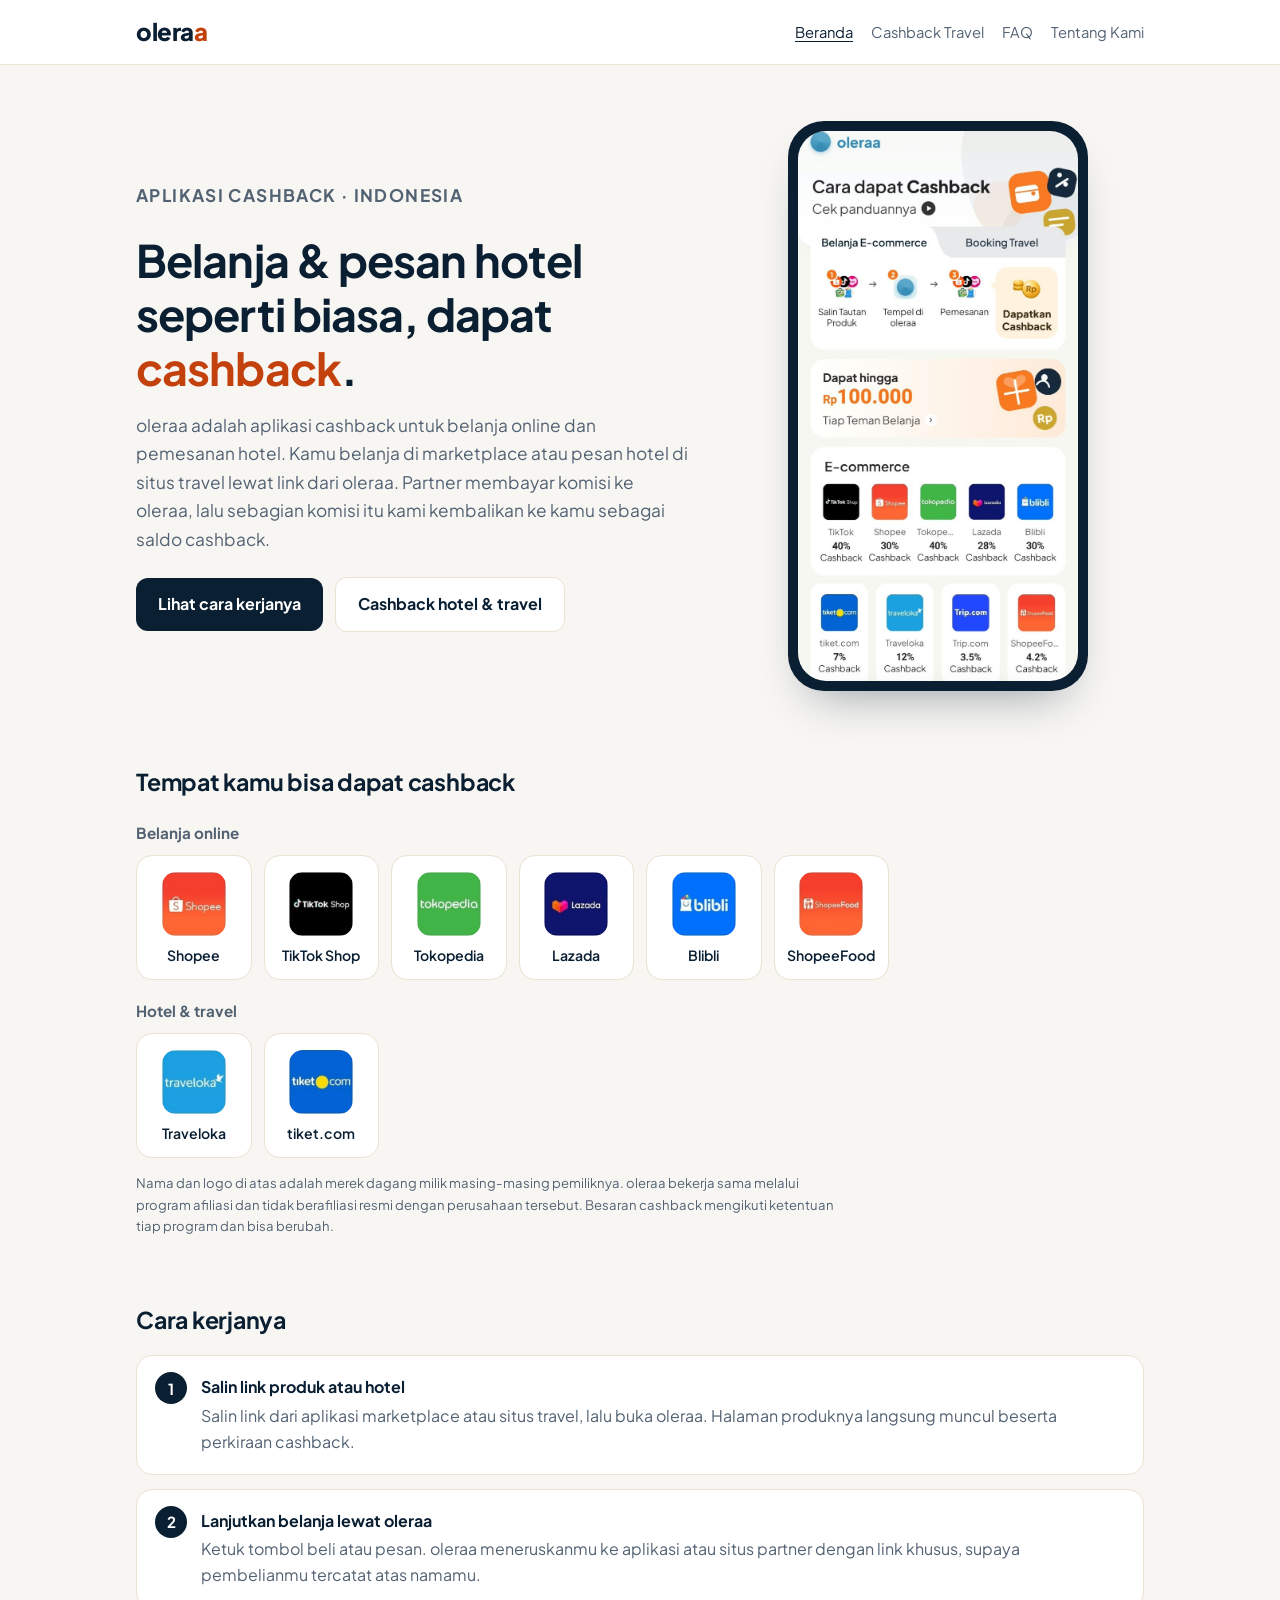
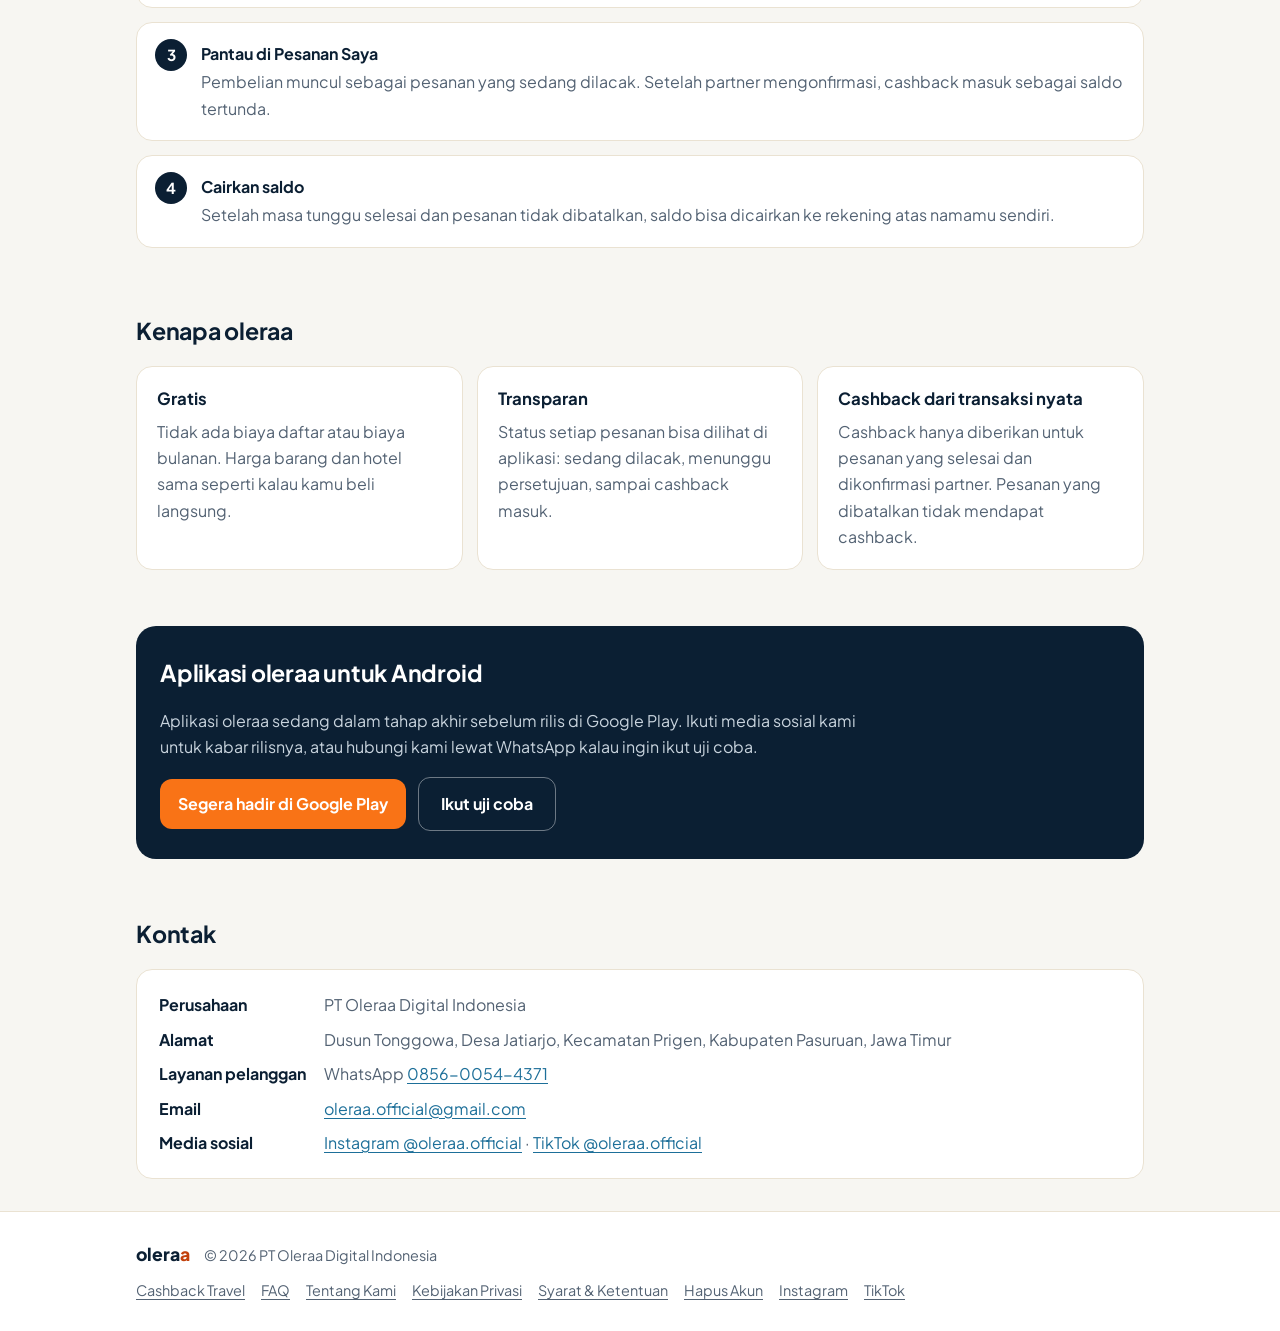
==== commit 9c387b3e: "Website baru: beranda, Cashback Travel, FAQ, Tentang Kami, kebijakan Co-Authored-By: Claude Opus 5.5" ====
--- a/index.html
+++ b/index.html
@@ -3,293 +3,116 @@
 <head>
 <meta charset="utf-8">
 <meta name="viewport" content="width=device-width, initial-scale=1">
-<title>Oleraa — Belanja di Shopee &amp; TikTok Shop, Dapat Cashback</title>
-<meta name="description" content="Klik link Oleraa sebelum checkout di Shopee atau TikTok Shop, belanja seperti biasa, cashback otomatis masuk ke saldo kamu.">
-<link rel="icon" type="image/svg+xml" href="data:image/svg+xml,%3Csvg xmlns='http://www.w3.org/2000/svg' viewBox='0 0 34 34'%3E%3Crect width='34' height='34' rx='10' fill='%23F97316'/%3E%3Ctext x='17' y='24' font-family='Georgia,serif' font-weight='800' font-size='18' fill='white' text-anchor='middle'%3EO%3C/text%3E%3C/svg%3E">
+<title>oleraa: Cashback Belanja Online & Hotel</title>
+<meta name="description" content="oleraa adalah aplikasi cashback belanja online dan pemesanan hotel di Indonesia. Belanja atau pesan hotel lewat oleraa, sebagian komisi kembali ke kamu sebagai saldo cashback.">
 <link rel="preconnect" href="https://fonts.googleapis.com">
-<link rel="stylesheet" href="https://fonts.googleapis.com/css2?family=Plus+Jakarta+Sans:wght@400;500;600;700;800&display=swap">
-<style>
-  :root{
-    --ivory:#F7F6F2; --surface:#FFFFFF; --deep-navy:#101820;
-    --ink:#0B1F33; --ink-dim:#536273;
-    --orange:#F97316; --orange-pressed:#E8640D;
-    --gold:#C9A227; --gold-soft:#F3ECD8;
-    --teal:#119C8A; --teal-soft:#E3F3F0;
-    --pink:#DE5D83; --blue:#378DB8;
-    --line:#EAE2D2; --muted:#9BAAB5;
-    --radius-lg:22px; --radius-md:14px; --radius-pill:999px;
-    --shadow:0 12px 30px -12px rgba(11,31,51,.18);
-  }
-  *{box-sizing:border-box;}
-  html{scroll-behavior:smooth;}
-  body{margin:0;font-family:'Plus Jakarta Sans',-apple-system,sans-serif;color:var(--ink);background:var(--ivory);-webkit-font-smoothing:antialiased;}
-  img,svg{display:block;max-width:100%;}
-  a{color:inherit;}
-  .wrap{max-width:1080px;margin:0 auto;padding:0 24px;}
-  h1,h2,h3{margin:0;text-wrap:balance;font-weight:800;}
-  p{margin:0;}
-
-  /* ---------- header ---------- */
-  header{position:sticky;top:0;z-index:20;background:rgba(247,246,242,.88);backdrop-filter:blur(8px);border-bottom:1px solid var(--line);}
-  .nav{display:flex;align-items:center;justify-content:space-between;padding:16px 0;}
-  .brand{display:flex;align-items:center;gap:10px;font-weight:800;font-size:1.15rem;color:var(--ink);text-decoration:none;}
-  .brand-mark{width:34px;height:34px;border-radius:10px;background:var(--orange);color:#fff;display:flex;align-items:center;justify-content:center;font-family:Georgia,serif;font-weight:800;font-size:1rem;flex-shrink:0;}
-  .nav-links{display:flex;gap:28px;list-style:none;margin:0;padding:0;}
-  .nav-links a{font-weight:600;font-size:.92rem;color:var(--ink-dim);text-decoration:none;}
-  .nav-links a:hover{color:var(--orange);}
-  .nav-cta{display:none;}
-  @media(min-width:720px){.nav-cta{display:inline-flex;}}
-  .btn{display:inline-flex;align-items:center;justify-content:center;gap:8px;border:none;cursor:pointer;font-family:inherit;font-weight:700;font-size:.92rem;text-decoration:none;border-radius:var(--radius-pill);padding:13px 24px;transition:transform .15s ease,background .15s ease;}
-  .btn:active{transform:scale(.97);}
-  .btn-primary{background:var(--orange);color:#fff;}
-  .btn-primary:hover{background:var(--orange-pressed);}
-  .btn-ghost{background:transparent;color:var(--ink);border:1.5px solid var(--line);}
-  .btn-ghost:hover{border-color:var(--orange);color:var(--orange);}
-  .btn-soon{background:var(--gold-soft);color:#7A6116;cursor:default;}
-
-  /* ---------- hero ---------- */
-  .hero{padding:64px 0 56px;}
-  .hero-grid{display:grid;gap:40px;align-items:center;}
-  @media(min-width:860px){.hero-grid{grid-template-columns:1.05fr .95fr;gap:56px;}}
-  .eyebrow{display:inline-flex;align-items:center;gap:8px;background:var(--gold-soft);color:#7A6116;font-weight:700;font-size:.78rem;letter-spacing:.03em;padding:7px 14px;border-radius:var(--radius-pill);text-transform:uppercase;}
-  .hero h1{font-size:clamp(1.9rem,4.4vw,3rem);line-height:1.12;margin-top:18px;}
-  .hero h1 span{color:var(--orange);}
-  .hero p.lead{margin-top:18px;font-size:1.08rem;line-height:1.6;color:var(--ink-dim);max-width:46ch;}
-  .hero-actions{margin-top:28px;display:flex;flex-wrap:wrap;gap:14px;}
-  .hero-note{margin-top:14px;font-size:.83rem;color:var(--muted);}
-
-  .hero-card{position:relative;background:var(--surface);border-radius:var(--radius-lg);box-shadow:var(--shadow);padding:28px;border:1px solid var(--line);}
-  .hero-card-head{display:flex;align-items:center;justify-content:space-between;}
-  .hero-card-label{font-size:.8rem;color:var(--ink-dim);font-weight:600;}
-  .hero-card-pill{background:var(--teal-soft);color:var(--teal);font-size:.72rem;font-weight:700;padding:4px 10px;border-radius:var(--radius-pill);}
-  .hero-balance{margin-top:14px;font-size:2.1rem;font-weight:800;color:var(--ink);}
-  .hero-balance small{display:block;font-size:.85rem;font-weight:600;color:var(--ink-dim);margin-bottom:2px;}
-  .hero-steps{margin-top:24px;display:flex;flex-direction:column;gap:14px;}
-  .hero-step{display:flex;align-items:center;gap:12px;font-size:.88rem;color:var(--ink-dim);}
-  .hero-step .dot{width:26px;height:26px;border-radius:50%;background:var(--gold-soft);color:var(--gold);display:flex;align-items:center;justify-content:center;font-weight:800;font-size:.78rem;flex-shrink:0;}
-  .hero-step.done .dot{background:var(--teal-soft);color:var(--teal);}
-  .hero-step.done{color:var(--ink);font-weight:600;}
-
-  /* ---------- shared section ---------- */
-  section{padding:60px 0;}
-  .section-head{max-width:640px;margin:0 auto 40px;text-align:center;}
-  .section-head .eyebrow{margin-bottom:14px;}
-  .section-head h2{font-size:clamp(1.5rem,3vw,2.1rem);}
-  .section-head p{margin-top:12px;color:var(--ink-dim);font-size:1.02rem;line-height:1.6;}
-
-  /* ---------- cara kerja ---------- */
-  .steps-grid{display:grid;gap:20px;grid-template-columns:repeat(auto-fit,minmax(220px,1fr));}
-  .step-card{background:var(--surface);border:1px solid var(--line);border-radius:var(--radius-lg);padding:26px 22px;}
-  .step-num{width:36px;height:36px;border-radius:11px;background:var(--gold-soft);color:var(--gold);display:flex;align-items:center;justify-content:center;font-weight:800;}
-  .step-card h3{margin-top:16px;font-size:1.02rem;}
-  .step-card p{margin-top:8px;font-size:.9rem;color:var(--ink-dim);line-height:1.55;}
-  .step-flow{margin-top:36px;display:flex;flex-wrap:wrap;align-items:center;justify-content:center;gap:10px;font-size:.82rem;font-weight:700;color:var(--ink-dim);}
-  .flow-pill{padding:7px 14px;border-radius:var(--radius-pill);background:var(--surface);border:1px solid var(--line);}
-  .flow-pill.on{background:var(--teal-soft);color:var(--teal);border-color:transparent;}
-
-  /* ---------- tingkatan ---------- */
-  .tier-band{background:var(--deep-navy);color:#fff;}
-  .tier-band .section-head p{color:#9FB4C4;}
-  .tier-band .eyebrow{background:rgba(201,162,39,.18);color:var(--gold);}
-  .tier-grid{display:grid;gap:16px;grid-template-columns:repeat(auto-fit,minmax(190px,1fr));}
-  .tier-card{background:rgba(255,255,255,.05);border:1px solid rgba(255,255,255,.12);border-radius:var(--radius-lg);padding:22px;}
-  .tier-badge{display:inline-block;font-size:.72rem;font-weight:800;letter-spacing:.04em;text-transform:uppercase;padding:5px 12px;border-radius:var(--radius-pill);margin-bottom:14px;}
-  .tier-card p{font-size:.86rem;color:#B9C6D1;line-height:1.55;}
-  .tier-reguler .tier-badge{background:rgba(55,141,184,.22);color:#7FC2E8;}
-  .tier-silver .tier-badge{background:rgba(155,170,181,.22);color:#D3DCE2;}
-  .tier-gold .tier-badge{background:rgba(201,162,39,.22);color:#E7C769;}
-  .tier-platinum .tier-badge{background:rgba(222,93,131,.22);color:#F3A9C0;}
-  .tier-note{margin-top:28px;text-align:center;font-size:.85rem;color:#8EA1AF;}
-
-  /* ---------- ajak teman ---------- */
-  .referral-card{background:linear-gradient(135deg,var(--gold-soft),var(--surface));border:1px solid var(--line);border-radius:var(--radius-lg);padding:36px;display:grid;gap:28px;align-items:center;}
-  @media(min-width:760px){.referral-card{grid-template-columns:1fr auto;}}
-  .referral-card h2{font-size:1.5rem;}
-  .referral-card p{margin-top:10px;color:var(--ink-dim);line-height:1.6;max-width:52ch;}
-  .referral-amount{background:var(--surface);border:1px solid var(--line);border-radius:var(--radius-lg);padding:22px 30px;text-align:center;box-shadow:var(--shadow);}
-  .referral-amount .num{font-size:1.9rem;font-weight:800;color:var(--gold);}
-  .referral-amount .label{font-size:.8rem;color:var(--ink-dim);font-weight:600;margin-top:4px;}
-
-  /* ---------- footer ---------- */
-  footer{border-top:1px solid var(--line);padding:44px 0 30px;}
-  .footer-grid{display:grid;gap:32px;}
-  @media(min-width:720px){.footer-grid{grid-template-columns:1.2fr 1fr 1fr;}}
-  footer .brand{margin-bottom:10px;}
-  footer .col p{color:var(--ink-dim);font-size:.88rem;line-height:1.6;}
-  footer h4{font-size:.78rem;font-weight:800;text-transform:uppercase;letter-spacing:.04em;color:var(--muted);margin-bottom:14px;}
-  footer .col a{display:flex;align-items:center;gap:9px;font-size:.92rem;color:var(--ink);text-decoration:none;margin-bottom:12px;font-weight:600;}
-  footer .col a:hover{color:var(--orange);}
-  footer .col a svg{flex-shrink:0;color:var(--ink-dim);}
-  .footer-bottom{margin-top:36px;padding-top:22px;border-top:1px solid var(--line);display:flex;flex-wrap:wrap;gap:10px;justify-content:space-between;font-size:.8rem;color:var(--muted);}
-</style>
+<link rel="preconnect" href="https://fonts.gstatic.com" crossorigin>
+<link href="https://fonts.googleapis.com/css2?family=Plus+Jakarta+Sans:wght@400;600;700;800&display=swap" rel="stylesheet">
+<link rel="stylesheet" href="style.css">
 </head>
 <body>
-
-<header>
-  <div class="wrap nav">
-    <a class="brand" href="#top">
-      <span class="brand-mark">O</span>
-      <span>oleraa</span>
-    </a>
-    <ul class="nav-links">
-      <li><a href="#cara-kerja">Cara Kerja</a></li>
-      <li><a href="#tingkatan">Tingkatan</a></li>
-      <li><a href="#ajak-teman">Ajak Teman</a></li>
-      <li><a href="#kontak">Kontak</a></li>
-    </ul>
-    <a class="btn btn-soon nav-cta" href="#kontak">Segera di Play Store</a>
+<header class="site-header">
+  <div class="wrap">
+    <a class="wordmark" href="index.html">olera<span>a</span></a>
+    <nav class="site-nav" aria-label="Menu utama">
+      <a href="index.html" aria-current="page">Beranda</a>
+      <a href="cashback-travel.html">Cashback Travel</a>
+      <a href="faq.html">FAQ</a>
+      <a href="tentang.html">Tentang Kami</a>
+    </nav>
   </div>
 </header>
+<main>
+<div class="wrap">
+  <div class="hero hero-split">
+    <div>
+      <p class="eyebrow">Aplikasi cashback · Indonesia</p>
+      <h1>Belanja &amp; pesan hotel seperti biasa, dapat <em>cashback</em>.</h1>
+      <p>oleraa adalah aplikasi cashback untuk belanja online dan pemesanan hotel. Kamu belanja di marketplace atau pesan hotel di situs travel lewat link dari oleraa. Partner membayar komisi ke oleraa, lalu sebagian komisi itu kami kembalikan ke kamu sebagai saldo cashback.</p>
+      <div class="cta-row">
+        <a class="btn" href="#cara-kerja">Lihat cara kerjanya</a>
+        <a class="btn btn-ghost" href="cashback-travel.html">Cashback hotel &amp; travel</a>
+      </div>
+    </div>
+    <figure class="phone">
+      <img src="img/app-beranda.jpg" alt="Tampilan Beranda aplikasi oleraa: panduan cashback dan daftar marketplace" width="702" height="1379">
+    </figure>
+  </div>
 
-<main id="top">
+  <section aria-labelledby="partner">
+    <h2 id="partner">Tempat kamu bisa dapat cashback</h2>
+    <p class="section-sub">Belanja online</p>
+    <ul class="logos">
+      <li><img src="img/logo-shopee.png" alt="Shopee" width="64" height="64"><span>Shopee</span></li><li><img src="img/logo-tiktok.png" alt="TikTok Shop" width="64" height="64"><span>TikTok Shop</span></li><li><img src="img/logo-tokopedia.png" alt="Tokopedia" width="64" height="64"><span>Tokopedia</span></li><li><img src="img/logo-lazada.png" alt="Lazada" width="64" height="64"><span>Lazada</span></li><li><img src="img/logo-blibli.png" alt="Blibli" width="64" height="64"><span>Blibli</span></li><li><img src="img/logo-shopeefood.png" alt="ShopeeFood" width="64" height="64"><span>ShopeeFood</span></li>
+    </ul>
+    <p class="section-sub">Hotel &amp; travel</p>
+    <ul class="logos">
+      <li><img src="img/logo-traveloka.png" alt="Traveloka" width="64" height="64"><span>Traveloka</span></li><li><img src="img/logo-tiket.png" alt="tiket.com" width="64" height="64"><span>tiket.com</span></li>
+    </ul>
+    <p class="fineprint">Nama dan logo di atas adalah merek dagang milik masing-masing pemiliknya. oleraa bekerja sama melalui program afiliasi dan tidak berafiliasi resmi dengan perusahaan tersebut. Besaran cashback mengikuti ketentuan tiap program dan bisa berubah.</p>
+  </section>
 
-  <section class="hero">
-    <div class="wrap hero-grid">
-      <div>
-        <span class="eyebrow">Cashback belanja online</span>
-        <h1>Belanja seperti biasa,<br><span>dapat cashback-nya.</span></h1>
-        <p class="lead">Klik link Oleraa sebelum checkout di Shopee atau TikTok Shop, lanjut belanja seperti biasa. Tidak ada kode khusus, tidak ada langkah tambahan saat checkout — cashback otomatis masuk ke saldo kamu.</p>
-        <div class="hero-actions">
-          <a class="btn btn-soon" href="#kontak">📱 Segera Hadir di Play Store</a>
-          <a class="btn btn-ghost" href="#cara-kerja">Lihat Cara Kerja</a>
-        </div>
-        <p class="hero-note">Oleraa masih dalam tahap persiapan peluncuran — pantau Instagram &amp; TikTok kami untuk kabar terbaru.</p>
-      </div>
+  <section aria-labelledby="cara-kerja">
+    <h2 id="cara-kerja">Cara kerjanya</h2>
+    <ol class="steps">
+      <li><strong>Salin link produk atau hotel</strong><span>Salin link dari aplikasi marketplace atau situs travel, lalu buka oleraa. Halaman produknya langsung muncul beserta perkiraan cashback.</span></li>
+      <li><strong>Lanjutkan belanja lewat oleraa</strong><span>Ketuk tombol beli atau pesan. oleraa meneruskanmu ke aplikasi atau situs partner dengan link khusus, supaya pembelianmu tercatat atas namamu.</span></li>
+      <li><strong>Pantau di Pesanan Saya</strong><span>Pembelian muncul sebagai pesanan yang sedang dilacak. Setelah partner mengonfirmasi, cashback masuk sebagai saldo tertunda.</span></li>
+      <li><strong>Cairkan saldo</strong><span>Setelah masa tunggu selesai dan pesanan tidak dibatalkan, saldo bisa dicairkan ke rekening atas namamu sendiri.</span></li>
+    </ol>
+  </section>
 
-      <div class="hero-card" aria-hidden="true">
-        <div class="hero-card-head">
-          <span class="hero-card-label">Saldo Cashback</span>
-          <span class="hero-card-pill">Tersedia</span>
-        </div>
-        <div class="hero-balance"><small>Total saldo</small>Rp•••.•••</div>
-        <div class="hero-steps">
-          <div class="hero-step done"><span class="dot">✓</span> Klik link Oleraa</div>
-          <div class="hero-step done"><span class="dot">✓</span> Belanja di Shopee/TikTok Shop</div>
-          <div class="hero-step"><span class="dot">3</span> Cashback terverifikasi</div>
-          <div class="hero-step"><span class="dot">4</span> Tarik ke bank / e-wallet</div>
-        </div>
+  <section aria-labelledby="kenapa">
+    <h2 id="kenapa">Kenapa oleraa</h2>
+    <div class="cards">
+      <div class="card"><h3>Gratis</h3><p>Tidak ada biaya daftar atau biaya bulanan. Harga barang dan hotel sama seperti kalau kamu beli langsung.</p></div>
+      <div class="card"><h3>Transparan</h3><p>Status setiap pesanan bisa dilihat di aplikasi: sedang dilacak, menunggu persetujuan, sampai cashback masuk.</p></div>
+      <div class="card"><h3>Cashback dari transaksi nyata</h3><p>Cashback hanya diberikan untuk pesanan yang selesai dan dikonfirmasi partner. Pesanan yang dibatalkan tidak mendapat cashback.</p></div>
+    </div>
+  </section>
+
+  <section class="download" aria-labelledby="unduh">
+    <div>
+      <h2 id="unduh">Aplikasi oleraa untuk Android</h2>
+      <p>Aplikasi oleraa sedang dalam tahap akhir sebelum rilis di Google Play. Ikuti media sosial kami untuk kabar rilisnya, atau hubungi kami lewat WhatsApp kalau ingin ikut uji coba.</p>
+      <div class="cta-row">
+        <span class="badge-soon">Segera hadir di Google Play</span>
+        <a class="btn btn-ghost" href="https://wa.me/6285600544371?text=Halo%20oleraa%2C%20saya%20ingin%20ikut%20uji%20coba%20aplikasi">Ikut uji coba</a>
       </div>
     </div>
   </section>
 
-  <section id="cara-kerja">
-    <div class="wrap">
-      <div class="section-head">
-        <span class="eyebrow">Cara kerja</span>
-        <h2>Cuma 4 langkah, gak ribet</h2>
-        <p>Belanja seperti biasa lewat aplikasi/situs merchant favoritmu — Oleraa cuma nambahin cashback di belakang layar.</p>
-      </div>
-      <div class="steps-grid">
-        <div class="step-card">
-          <div class="step-num">1</div>
-          <h3>Klik link Oleraa</h3>
-          <p>Buka produk/toko lewat link cashback Oleraa sebelum mulai belanja.</p>
-        </div>
-        <div class="step-card">
-          <div class="step-num">2</div>
-          <h3>Belanja seperti biasa</h3>
-          <p>Checkout normal di Shopee atau TikTok Shop — tanpa kode promo tambahan.</p>
-        </div>
-        <div class="step-card">
-          <div class="step-num">3</div>
-          <h3>Cashback tercatat</h3>
-          <p>Transaksi diverifikasi merchant, cashback masuk ke saldo kamu secara otomatis.</p>
-        </div>
-        <div class="step-card">
-          <div class="step-num">4</div>
-          <h3>Tarik kapan saja</h3>
-          <p>Cairkan saldo cashback ke rekening bank atau e-wallet, kapan pun kamu mau.</p>
-        </div>
-      </div>
-      <div class="step-flow">
-        <span class="flow-pill">Pending</span>→
-        <span class="flow-pill on">Verified</span>→
-        <span class="flow-pill on">Paid</span>
-      </div>
+  <section aria-labelledby="kontak">
+    <h2 id="kontak">Kontak</h2>
+    <div class="contact">
+      <dl>
+        <dt>Perusahaan</dt><dd>PT Oleraa Digital Indonesia</dd>
+        <dt>Alamat</dt><dd>Dusun Tonggowa, Desa Jatiarjo, Kecamatan Prigen, Kabupaten Pasuruan, Jawa Timur</dd>
+        <dt>Layanan pelanggan</dt><dd>WhatsApp <a href="https://wa.me/6285600544371">0856-0054-4371</a></dd>
+        <dt>Email</dt><dd><a href="mailto:oleraa.official@gmail.com">oleraa.official@gmail.com</a></dd>
+        <dt>Media sosial</dt><dd><a href="https://www.instagram.com/oleraa.official/">Instagram @oleraa.official</a> · <a href="https://www.tiktok.com/@oleraa.official">TikTok @oleraa.official</a></dd>
+      </dl>
     </div>
   </section>
-
-  <section id="tingkatan" class="tier-band">
-    <div class="wrap">
-      <div class="section-head">
-        <span class="eyebrow">Title Pembeli</span>
-        <h2>Makin sering belanja, makin gede cashback-nya</h2>
-        <p>Tingkatan Oleraa dihitung dari total belanja kamu — makin tinggi tingkatannya, makin besar bonus &amp; boost cashback yang kamu dapat.</p>
-      </div>
-      <div class="tier-grid">
-        <div class="tier-card tier-reguler">
-          <span class="tier-badge">Reguler</span>
-          <p>Tingkatan awal begitu kamu mulai belanja lewat Oleraa.</p>
-        </div>
-        <div class="tier-card tier-silver">
-          <span class="tier-badge">Silver</span>
-          <p>Bonus &amp; boost cashback tambahan setelah volume belanjamu naik.</p>
-        </div>
-        <div class="tier-card tier-gold">
-          <span class="tier-badge">Gold</span>
-          <p>Cashback makin besar buat pembelanja yang makin aktif.</p>
-        </div>
-        <div class="tier-card tier-platinum">
-          <span class="tier-badge">Platinum</span>
-          <p>Tingkatan tertinggi dengan bonus &amp; boost cashback paling besar.</p>
-        </div>
-      </div>
-      <p class="tier-note">Detail lengkap syarat &amp; besaran tiap tingkatan bisa dicek langsung di app begitu kamu jadi member.</p>
+</div>
+</main>
+<footer class="site-footer">
+  <div class="wrap">
+    <div>
+      <strong class="foot-brand">olera<span>a</span></strong>
+      <span>&copy; 2026 PT Oleraa Digital Indonesia</span>
     </div>
-  </section>
-
-  <section id="ajak-teman">
-    <div class="wrap">
-      <div class="referral-card">
-        <div>
-          <h2>Ajak teman, sama-sama dapat cashback</h2>
-          <p>Bagikan kode referral kamu ke teman. Begitu transaksi pertama mereka terverifikasi, kamu dapat bonus — otomatis masuk ke saldo, tanpa syarat ribet.</p>
-        </div>
-        <div class="referral-amount">
-          <div class="num">Rp10.000</div>
-          <div class="label">per teman berhasil diajak</div>
-        </div>
-      </div>
-    </div>
-  </section>
-
-</main>
-
-<footer id="kontak">
-  <div class="wrap">
-    <div class="footer-grid">
-      <div class="col">
-        <a class="brand" href="#top"><span class="brand-mark">O</span><span>oleraa</span></a>
-        <p>Platform cashback untuk belanja sehari-hari di Shopee &amp; TikTok Shop. Dikembangkan oleh PT Pusat Interior Indonesia.</p>
-      </div>
-      <div class="col">
-        <h4>Jelajahi</h4>
-        <a href="#cara-kerja">Cara Kerja</a>
-        <a href="#tingkatan">Tingkatan</a>
-        <a href="#ajak-teman">Ajak Teman</a>
-      </div>
-      <div class="col">
-        <h4>Kontak &amp; Sosial</h4>
-        <a href="https://wa.me/6285600544371" target="_blank" rel="noopener">
-          <svg width="16" height="16" viewBox="0 0 24 24" fill="none" stroke="currentColor" stroke-width="2" stroke-linecap="round" stroke-linejoin="round"><path d="M21 11.5a8.38 8.38 0 0 1-.9 3.8 8.5 8.5 0 0 1-7.6 4.7 8.38 8.38 0 0 1-3.8-.9L3 21l1.9-5.7a8.38 8.38 0 0 1-.9-3.8 8.5 8.5 0 0 1 4.7-7.6 8.38 8.38 0 0 1 3.8-.9h.5a8.48 8.48 0 0 1 8 8v.5z"/></svg>
-          +62 856-0054-4371 (WhatsApp)
-        </a>
-        <a href="https://www.instagram.com/oleraa.official/" target="_blank" rel="noopener">
-          <svg width="16" height="16" viewBox="0 0 24 24" fill="none" stroke="currentColor" stroke-width="2" stroke-linecap="round" stroke-linejoin="round"><rect x="2" y="2" width="20" height="20" rx="5"/><path d="M16 11.37A4 4 0 1 1 12.63 8 4 4 0 0 1 16 11.37z"/><line x1="17.5" y1="6.5" x2="17.51" y2="6.5"/></svg>
-          @oleraa.official
-        </a>
-        <a href="https://www.tiktok.com/@oleraa.official" target="_blank" rel="noopener">
-          <svg width="16" height="16" viewBox="0 0 24 24" fill="none" stroke="currentColor" stroke-width="2" stroke-linecap="round" stroke-linejoin="round"><path d="M9 12a4 4 0 1 0 4 4V4a5 5 0 0 0 5 5"/></svg>
-          @oleraa.official
-        </a>
-      </div>
-    </div>
-    <div class="footer-bottom">
-      <span>© 2026 PT Pusat Interior Indonesia. Semua hak dilindungi.</span>
-      <span>Oleraa masih dalam tahap persiapan peluncuran.</span>
-    </div>
+    <nav aria-label="Tautan kaki">
+      <a href="cashback-travel.html">Cashback Travel</a>
+      <a href="faq.html">FAQ</a>
+      <a href="tentang.html">Tentang Kami</a>
+      <a href="kebijakan-privasi.html">Kebijakan Privasi</a>
+      <a href="syarat-ketentuan.html">Syarat &amp; Ketentuan</a>
+      <a href="hapus-akun.html">Hapus Akun</a>
+      <a href="https://www.instagram.com/oleraa.official/">Instagram</a>
+      <a href="https://www.tiktok.com/@oleraa.official">TikTok</a>
+    </nav>
   </div>
 </footer>
-
 </body>
 </html>
--- a/style.css
+++ b/style.css
@@ -0,0 +1,124 @@
+:root {
+  --ink: #0b1f33;
+  --ink-2: #536273;
+  --bg: #f7f6f2;
+  --surface: #ffffff;
+  --border: #eae2d2;
+  --orange: #c2410c;
+  --orange-bright: #f97316;
+  --blue: #1d6f99;
+  --radius: 16px;
+}
+* { box-sizing: border-box; }
+html { -webkit-text-size-adjust: 100%; }
+body {
+  margin: 0;
+  background: var(--bg);
+  color: var(--ink);
+  font-family: "Plus Jakarta Sans", system-ui, -apple-system, "Segoe UI", sans-serif;
+  font-size: 16px;
+  line-height: 1.65;
+}
+a { color: var(--blue); text-underline-offset: 3px; }
+a:focus-visible, button:focus-visible { outline: 3px solid var(--orange); outline-offset: 3px; border-radius: 6px; }
+.wrap { max-width: 1040px; margin: 0 auto; padding: 0 16px; }
+
+.site-header { background: var(--surface); border-bottom: 1px solid var(--border); }
+.site-header .wrap { display: flex; align-items: center; justify-content: space-between; gap: 0 16px; min-height: 64px; flex-wrap: wrap; padding-top: 8px; padding-bottom: 8px; }
+.wordmark { font-weight: 800; font-size: 1.5rem; letter-spacing: -0.02em; color: var(--ink); text-decoration: none; }
+.wordmark span { color: var(--orange); }
+.site-nav { display: flex; gap: 4px 18px; flex-wrap: wrap; font-size: 0.92rem; }
+.site-nav a { color: var(--ink-2); text-decoration: none; padding: 12px 0; }
+.site-nav a:hover, .site-nav a[aria-current="page"] { color: var(--ink); text-decoration: underline; }
+
+.hero { padding: 56px 0 40px; }
+.hero h1 { font-size: clamp(1.9rem, 5vw, 2.8rem); line-height: 1.2; letter-spacing: -0.02em; margin: 0 0 16px; max-width: 18ch; }
+.hero p { font-size: 1.08rem; color: var(--ink-2); max-width: 56ch; margin: 0 0 24px; }
+.status-note { display: inline-block; background: var(--surface); border: 1px solid var(--border); border-radius: 12px; padding: 12px 16px; font-size: 0.95rem; }
+
+section { padding: 32px 0; }
+section h2 { font-size: 1.45rem; margin: 0 0 16px; letter-spacing: -0.01em; }
+.steps { list-style: none; margin: 0; padding: 0; display: grid; gap: 14px; counter-reset: step; }
+.steps li { background: var(--surface); border: 1px solid var(--border); border-radius: var(--radius); padding: 18px 20px 18px 64px; position: relative; counter-increment: step; }
+.steps li::before { content: counter(step); position: absolute; left: 18px; top: 16px; width: 32px; height: 32px; border-radius: 50%; background: var(--ink); color: #fff; font-weight: 700; display: grid; place-items: center; font-size: 0.95rem; }
+.steps strong { display: block; margin-bottom: 2px; }
+.steps span { color: var(--ink-2); }
+
+.contact { background: var(--surface); border: 1px solid var(--border); border-radius: var(--radius); padding: 22px; }
+.contact dl { margin: 0; display: grid; grid-template-columns: max-content 1fr; gap: 8px 18px; }
+.contact dt { font-weight: 700; }
+.contact dd { margin: 0; color: var(--ink-2); }
+
+.doc { padding-top: 40px; padding-bottom: 56px; }
+.doc h1 { font-size: clamp(1.6rem, 4.5vw, 2.2rem); line-height: 1.25; margin: 0 0 6px; }
+.doc .updated { color: var(--ink-2); font-size: 0.92rem; margin: 0 0 28px; }
+.doc h2 { font-size: 1.18rem; margin: 32px 0 10px; }
+.doc p, .doc li { color: #24384c; overflow-wrap: anywhere; }
+.doc ul, .doc ol { padding-left: 1.3em; }
+.doc li { margin-bottom: 6px; }
+.callout { background: #fff7ed; border: 1px solid #fed7aa; border-radius: 12px; padding: 14px 16px; margin: 18px 0; }
+.btn {
+  display: inline-block; background: var(--ink); color: #fff; text-decoration: none; font-weight: 700;
+  padding: 13px 22px; border-radius: 12px; min-height: 48px;
+}
+.btn:hover { background: #17324f; }
+
+.site-footer { border-top: 1px solid var(--border); background: var(--surface); padding: 28px 0; font-size: 0.9rem; color: var(--ink-2); }
+.site-footer .wrap { display: flex; flex-wrap: wrap; gap: 10px 24px; justify-content: space-between; }
+.site-footer nav { display: flex; gap: 16px; flex-wrap: wrap; }
+.site-footer a { color: var(--ink-2); }
+
+@media (max-width: 560px) {
+  .contact dl { grid-template-columns: 1fr; gap: 2px; }
+  .contact dd { margin-bottom: 10px; }
+  .steps li { padding-left: 58px; }
+}
+
+/* ---- Beranda & halaman baru (Nov 2026) ---- */
+.eyebrow { text-transform: uppercase; letter-spacing: 0.08em; font-size: 0.78rem; font-weight: 700; color: var(--orange); margin: 0 0 10px; }
+.hero h1 em { font-style: normal; color: var(--orange); }
+.hero-split { display: grid; grid-template-columns: 1.15fr 0.85fr; gap: 40px; align-items: center; }
+.hero-split h1 { max-width: 16ch; }
+.cta-row { display: flex; flex-wrap: wrap; gap: 12px; align-items: center; }
+.btn-ghost { background: var(--surface); color: var(--ink); border: 1px solid var(--border); }
+.btn-ghost:hover { background: #fff; border-color: var(--ink-2); }
+.phone { margin: 0; justify-self: center; width: min(300px, 100%); padding: 10px; background: var(--ink); border-radius: 36px; box-shadow: 0 24px 48px -24px rgba(11,31,51,.45); }
+.phone img { display: block; width: 100%; height: auto; border-radius: 28px; }
+
+.section-sub { margin: 18px 0 10px; font-weight: 700; color: var(--ink-2); font-size: 0.95rem; }
+.logos { list-style: none; margin: 0; padding: 0; display: grid; grid-template-columns: repeat(auto-fill, minmax(112px, 1fr)); gap: 12px; }
+.logos li { background: var(--surface); border: 1px solid var(--border); border-radius: var(--radius); padding: 16px 10px 12px; display: flex; flex-direction: column; align-items: center; gap: 8px; text-align: center; font-size: 0.88rem; font-weight: 600; }
+.logos img { width: 64px; height: 64px; border-radius: 14px; object-fit: cover; }
+.fineprint { color: var(--ink-2); font-size: 0.82rem; margin: 14px 0 0; max-width: 70ch; }
+
+.cards { display: grid; grid-template-columns: repeat(auto-fit, minmax(220px, 1fr)); gap: 14px; }
+.card { background: var(--surface); border: 1px solid var(--border); border-radius: var(--radius); padding: 18px 20px; }
+.card h3 { margin: 0 0 6px; font-size: 1.05rem; }
+.card p { margin: 0; color: var(--ink-2); }
+
+.download { margin: 24px 0; background: var(--ink); color: #fff; border-radius: 20px; padding: 28px 24px; }
+.download h2 { color: #fff; }
+.download p { color: #c9d4de; max-width: 60ch; }
+.download .btn-ghost { background: transparent; color: #fff; border-color: rgba(255,255,255,.4); }
+.badge-soon { display: inline-block; background: var(--orange-bright); color: #fff; font-weight: 700; padding: 12px 18px; border-radius: 12px; }
+
+.checklist { list-style: none; margin: 0; padding: 0; display: grid; gap: 10px; }
+.checklist li { background: var(--surface); border: 1px solid var(--border); border-radius: 12px; padding: 12px 16px 12px 44px; position: relative; color: #24384c; }
+.checklist li::before { content: "✓"; position: absolute; left: 16px; top: 11px; color: var(--orange); font-weight: 800; }
+
+.faq-list { display: grid; gap: 10px; }
+.faq { background: var(--surface); border: 1px solid var(--border); border-radius: 12px; padding: 0 18px; }
+.faq summary { cursor: pointer; font-weight: 700; padding: 14px 0; list-style-position: outside; }
+.faq p { margin: 0 0 16px; color: #24384c; }
+
+.en { margin-top: 36px; padding: 20px 22px; background: var(--surface); border: 1px solid var(--border); border-radius: var(--radius); }
+.en h2 { margin-top: 0; }
+
+.foot-brand { font-weight: 800; font-size: 1.1rem; color: var(--ink); margin-right: 12px; }
+.foot-brand span { color: var(--orange); }
+
+@media (max-width: 760px) {
+  .hero-split { grid-template-columns: 1fr; gap: 28px; }
+  .hero { padding-top: 36px; }
+  .phone { width: min(260px, 80%); }
+}
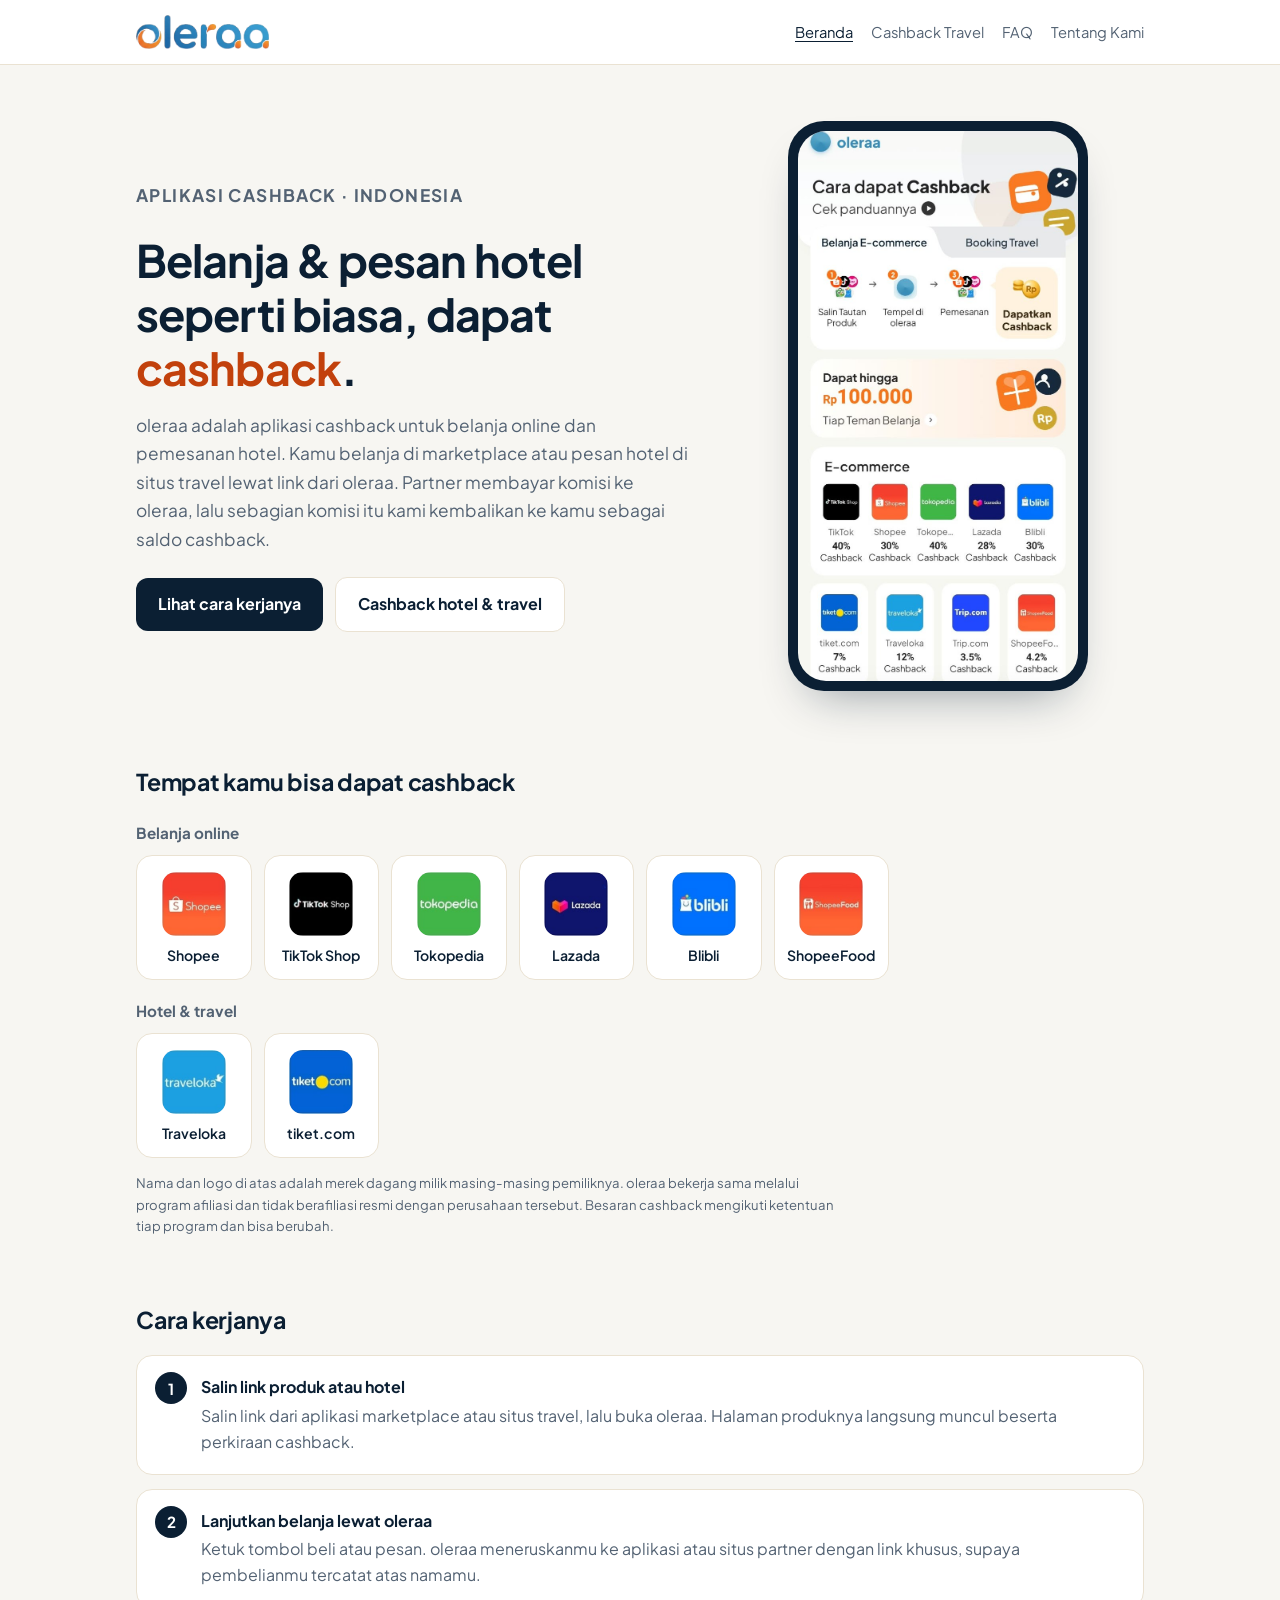
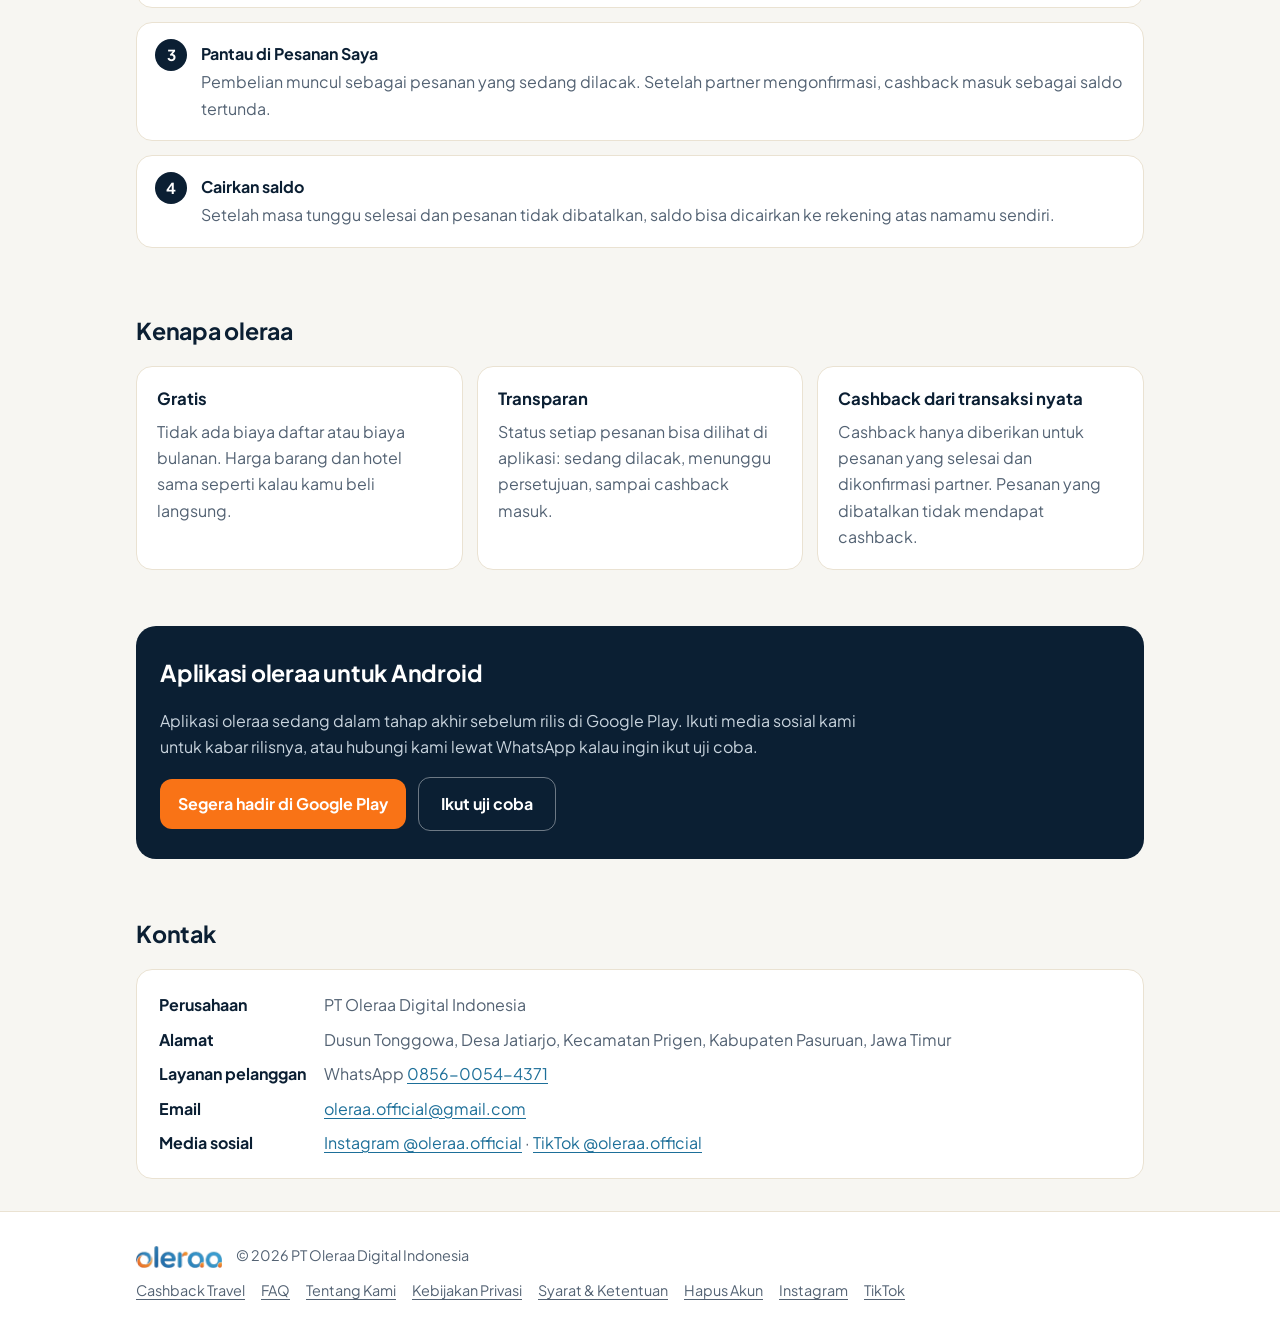
==== commit 9a5f7619: "Ganti logo oleraa baru di semua halaman Co-Authored-By: Claude Opus 5.5 <noreply@anthropic.com> Clau" ====
--- a/index.html
+++ b/index.html
@@ -4,6 +4,8 @@
 <meta charset="utf-8">
 <meta name="viewport" content="width=device-width, initial-scale=1">
 <title>oleraa: Cashback Belanja Online & Hotel</title>
+<link rel="icon" type="image/png" href="img/favicon.png">
+<link rel="apple-touch-icon" href="img/oleraa-icon-1024.png">
 <meta name="description" content="oleraa adalah aplikasi cashback belanja online dan pemesanan hotel di Indonesia. Belanja atau pesan hotel lewat oleraa, sebagian komisi kembali ke kamu sebagai saldo cashback.">
 <link rel="preconnect" href="https://fonts.googleapis.com">
 <link rel="preconnect" href="https://fonts.gstatic.com" crossorigin>
@@ -13,7 +15,7 @@
 <body>
 <header class="site-header">
   <div class="wrap">
-    <a class="wordmark" href="index.html">olera<span>a</span></a>
+    <a class="wordmark" href="index.html"><img src="img/oleraa-logo.png" alt="oleraa" height="34"></a>
     <nav class="site-nav" aria-label="Menu utama">
       <a href="index.html" aria-current="page">Beranda</a>
       <a href="cashback-travel.html">Cashback Travel</a>
@@ -99,7 +101,7 @@
 <footer class="site-footer">
   <div class="wrap">
     <div>
-      <strong class="foot-brand">olera<span>a</span></strong>
+      <strong class="foot-brand"><img src="img/oleraa-logo.png" alt="oleraa" height="22"></strong>
       <span>&copy; 2026 PT Oleraa Digital Indonesia</span>
     </div>
     <nav aria-label="Tautan kaki">
--- a/style.css
+++ b/style.css
@@ -27,6 +27,7 @@
 .site-header .wrap { display: flex; align-items: center; justify-content: space-between; gap: 0 16px; min-height: 64px; flex-wrap: wrap; padding-top: 8px; padding-bottom: 8px; }
 .wordmark { font-weight: 800; font-size: 1.5rem; letter-spacing: -0.02em; color: var(--ink); text-decoration: none; }
 .wordmark span { color: var(--orange); }
+.wordmark img { display: block; height: 34px; width: auto; }
 .site-nav { display: flex; gap: 4px 18px; flex-wrap: wrap; font-size: 0.92rem; }
 .site-nav a { color: var(--ink-2); text-decoration: none; padding: 12px 0; }
 .site-nav a:hover, .site-nav a[aria-current="page"] { color: var(--ink); text-decoration: underline; }
@@ -116,6 +117,7 @@
 
 .foot-brand { font-weight: 800; font-size: 1.1rem; color: var(--ink); margin-right: 12px; }
 .foot-brand span { color: var(--orange); }
+.foot-brand img { display: inline-block; height: 22px; width: auto; vertical-align: middle; }
 
 @media (max-width: 760px) {
   .hero-split { grid-template-columns: 1fr; gap: 28px; }
